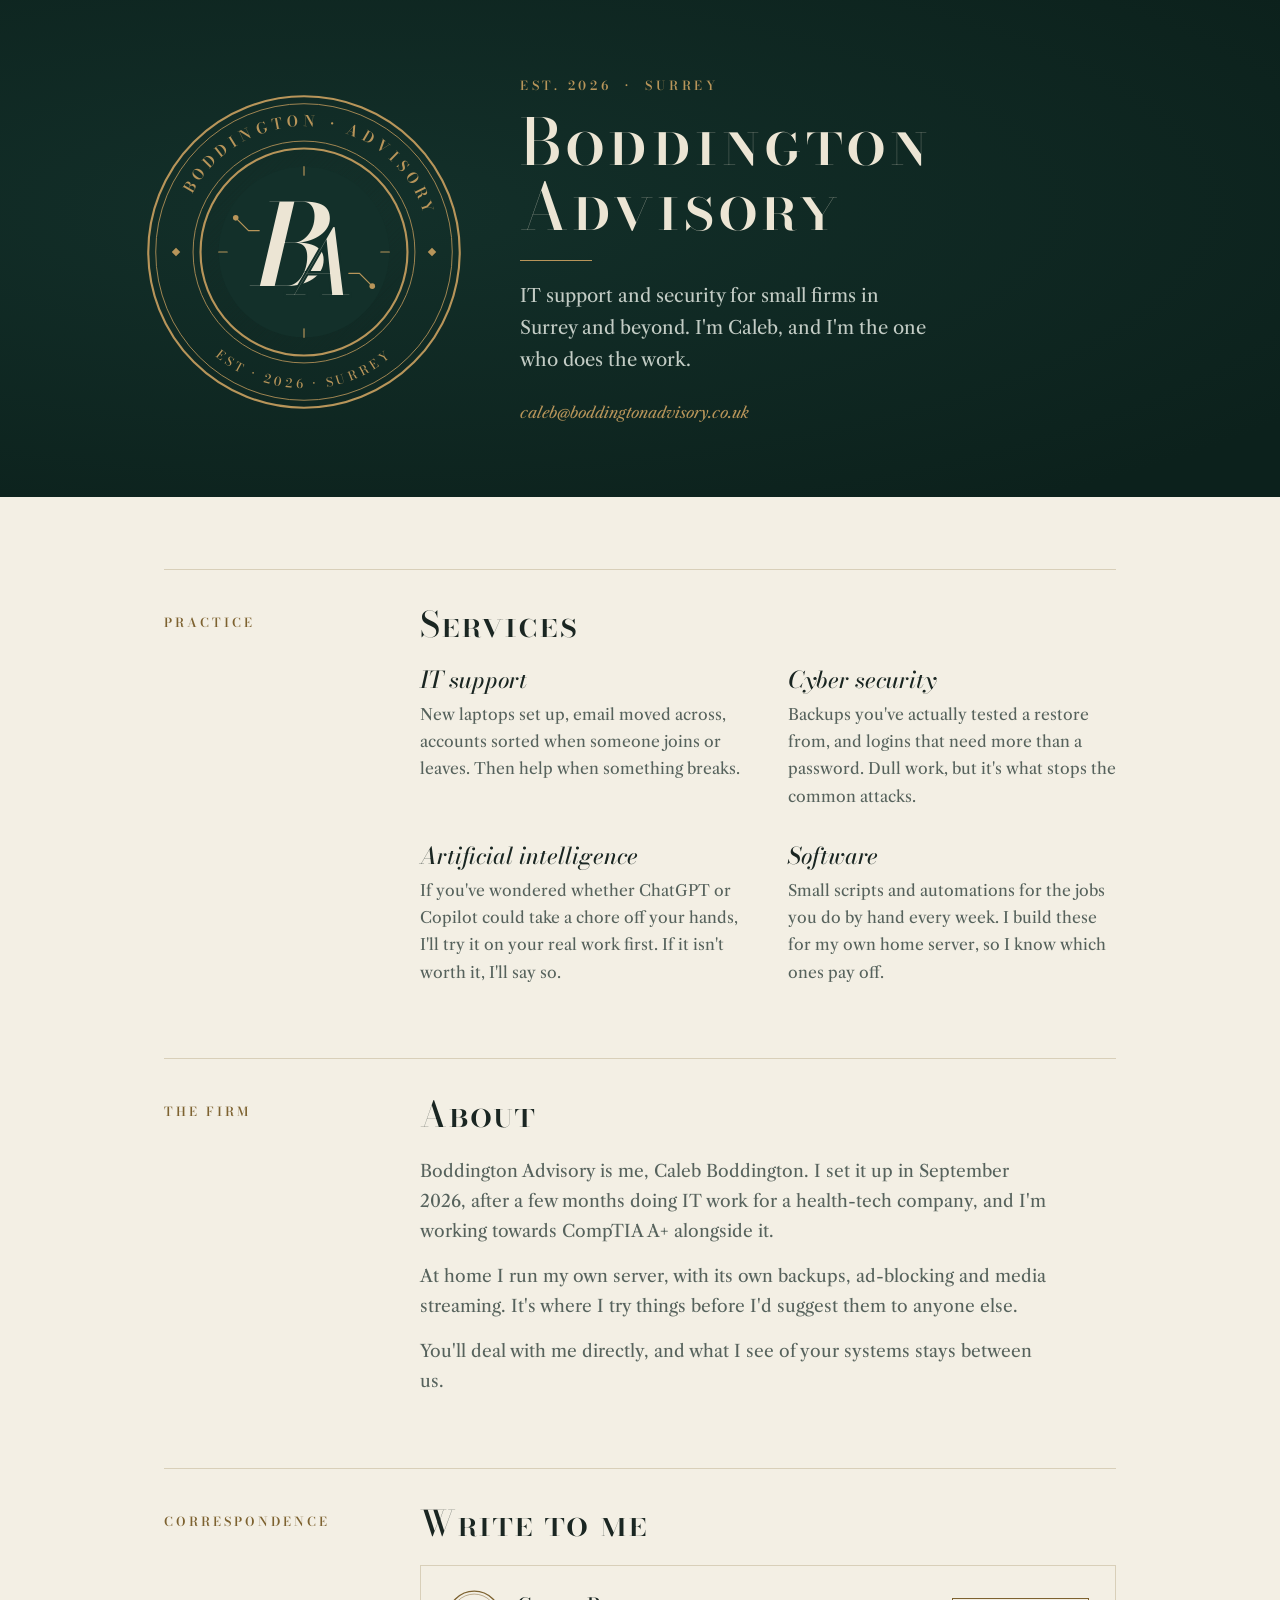
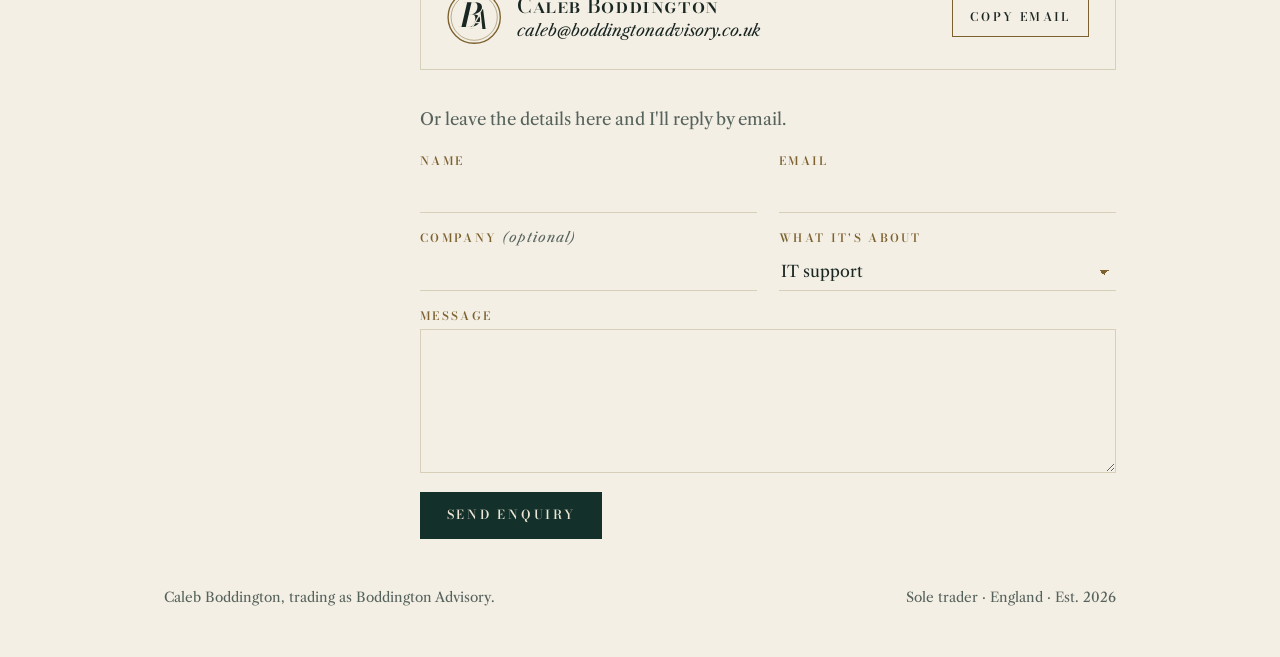
==== index.html @ ebdc823e "Add an enquiry form People can now send an enquiry from the page instead of only by email. It posts " ====
<!doctype html>
<html lang="en-GB">
<head>
<meta charset="utf-8">
<meta name="viewport" content="width=device-width, initial-scale=1">
<title>Boddington Advisory</title>
<meta name="description" content="Boddington Advisory: IT support and security for small firms in Surrey and beyond, from Caleb Boddington.">
<meta name="theme-color" content="#13302a">
<link rel="icon" href="favicon.svg" type="image/svg+xml">
<link rel="preconnect" href="https://fonts.googleapis.com">
<link rel="preconnect" href="https://fonts.gstatic.com" crossorigin>
<link rel="stylesheet" href="https://fonts.googleapis.com/css2?family=Bodoni+Moda:ital,opsz,wght@0,6..96,500;0,6..96,600;1,6..96,500;1,6..96,600&family=Libre+Caslon+Text:ital,wght@0,400;0,700;1,400&display=swap">
<style>
  /* Layout: a private firm's headed paper. Racing-green masthead carrying the signet seal,
     then a single ivory column; gold hairlines divide it the way a letterhead is ruled. */
  :root {
    --green: #13302a;
    --green-deep: #0c211c;
    --ivory: #ece5d4;
    --paper: #f3efe4;
    --ink: #1a2622;
    --muted: #56625c;
    --gold: #b8955a;
    --gold-ink: #7d6230;
    --rule: #d8cfb9;
    --field: var(--green);
    --mono-fill: var(--ivory);
    --display: "Bodoni Moda", Didot, "Bodoni 72", Georgia, serif;
    --body: "Libre Caslon Text", "Big Caslon", "Adobe Caslon Pro", Georgia, serif;
    --caps: "Bodoni Moda", Didot, "Bodoni 72", Georgia, serif;
  }
  @media (prefers-color-scheme: dark) {
    :root:not([data-theme="light"]) {
      --paper: #0f1d19; --ink: #e8e2d2; --muted: #a3ada6; --gold-ink: #c9a86c; --rule: #2a3a34;
      color-scheme: dark;
    }
  }
  :root[data-theme="dark"] {
    --paper: #0f1d19; --ink: #e8e2d2; --muted: #a3ada6; --gold-ink: #c9a86c; --rule: #2a3a34;
    color-scheme: dark;
  }
  * { box-sizing: border-box; }
  body { background: var(--paper); color: var(--ink); font: 400 1.05rem/1.75 var(--body); margin: 0; }

  /* Masthead */
  .masthead {
    background: radial-gradient(ellipse at 28% 42%, var(--green) 0%, var(--green-deep) 88%);
    color: var(--ivory); padding-inline: 20px;
  }
  .masthead-inner {
    max-width: 62rem; margin: 0 auto; padding-block: 5rem 4.5rem;
    display: grid; grid-template-columns: minmax(0, 20rem) minmax(0, 1fr); gap: 3.5rem; align-items: center;
  }
  .seal { width: 100%; max-width: 20rem; height: auto; color: var(--gold); justify-self: center; }
  .eyebrow { font: 600 0.78rem/1 var(--caps); letter-spacing: 0.3em; color: var(--gold); }
  h1 {
    font: 500 clamp(2.4rem, 6vw, 4rem)/1.02 var(--display); font-variant: small-caps;
    letter-spacing: 0.04em; margin: 1.1rem 0 1.2rem; text-wrap: balance;
  }
  .hairline { width: 4.5rem; height: 1px; background: var(--gold); margin-bottom: 1.2rem; }
  .lede { font-size: 1.15rem; color: #c3ccc5; max-width: 34ch; margin: 0 0 1.6rem; }
  .masthead .contact-line { font: 400 italic 0.95rem/1.5 var(--body); color: var(--gold); overflow-wrap: anywhere; }

  /* Engrave-in on load */
  .seal .draw { stroke-dasharray: 920; stroke-dashoffset: 920; animation: engrave 1.8s cubic-bezier(.6,.1,.2,1) forwards; }
  .seal .draw.d2 { animation-delay: .25s; }
  .seal .draw.d3 { animation-delay: .5s; }
  .seal .fade { opacity: 0; animation: fade 1.2s ease forwards .9s; }
  @keyframes engrave { to { stroke-dashoffset: 0; } }
  @keyframes fade { to { opacity: 1; } }

  /* Body */
  main { max-width: 62rem; margin: 0 auto; padding: 4.5rem 20px 3rem; display: grid; gap: 4.5rem; }
  section { display: grid; grid-template-columns: minmax(0, 13rem) minmax(0, 1fr); gap: 1.5rem 3rem; border-top: 1px solid var(--rule); padding-top: 2.2rem; }
  .kicker { font: 600 0.78rem/1.4 var(--caps); letter-spacing: 0.24em; text-transform: uppercase; color: var(--gold-ink); padding-top: 0.55rem; }
  h2 { font: 500 2.2rem/1.1 var(--display); font-variant: small-caps; letter-spacing: 0.03em; margin: 0 0 1.4rem; text-wrap: balance; }
  .services { display: grid; grid-template-columns: repeat(auto-fit, minmax(15rem, 1fr)); gap: 2rem 2.5rem; }
  .service { min-width: 0; }
  .service h3 { font: 500 italic 1.45rem/1.2 var(--display); margin: 0 0 0.4rem; }
  .service p { margin: 0; color: var(--muted); font-size: 0.98rem; }
  .prose p { margin: 0; color: var(--muted); max-width: 58ch; font-size: 1.08rem; }
  .prose p + p { margin-top: 0.9rem; }
  .card {
    display: flex; flex-wrap: wrap; align-items: center; justify-content: space-between; gap: 1rem 2rem;
    border: 1px solid var(--rule); padding: 1.5rem 1.6rem;
  }
  .card .who { display: flex; gap: 1rem; align-items: center; min-width: 0; }
  .card .who svg { width: 3.4rem; height: 3.4rem; flex: none; color: var(--gold-ink); --field: var(--paper); --mono-fill: var(--ink); }
  .card .name { font: 500 1.3rem/1.2 var(--display); font-variant: small-caps; letter-spacing: 0.03em; }
  .card .email { font: 400 italic 1rem/1.4 var(--body); user-select: all; overflow-wrap: anywhere; }
  .copy {
    font: 600 0.74rem/1 var(--caps); letter-spacing: 0.2em; text-transform: uppercase; color: var(--ink);
    background: transparent; border: 1px solid var(--gold-ink); padding: 0.8rem 1.1rem; cursor: pointer;
  }
  .copy:hover { background: var(--gold-ink); color: var(--paper); }
  .copy:focus-visible { outline: 2px solid var(--gold); outline-offset: 3px; }


  /* Enquiry form */
  .enquiry { display: grid; gap: 1.2rem; margin-top: 2.2rem; }
  .enquiry .intro { margin: 0; color: var(--muted); max-width: 52ch; }
  .fields { display: grid; grid-template-columns: repeat(2, minmax(0, 1fr)); gap: 1.1rem 1.4rem; }
  .field { display: grid; gap: 0.35rem; min-width: 0; }
  .field.wide { grid-column: 1 / -1; }
  .field label { font: 600 0.72rem/1.3 var(--caps); letter-spacing: 0.2em; text-transform: uppercase; color: var(--gold-ink); }
  .field label span { color: var(--muted); letter-spacing: 0.08em; text-transform: none; font: 400 italic 0.85rem/1 var(--body); }
  .field input, .field select, .field textarea {
    font: 400 1rem/1.5 var(--body); color: var(--ink); background: transparent;
    border: 0; border-bottom: 1px solid var(--rule); padding: 0.45rem 0.1rem; border-radius: 0; width: 100%;
  }
  .field textarea { border: 1px solid var(--rule); padding: 0.7rem 0.8rem; min-height: 9rem; resize: vertical; }
  .field select { appearance: none; background-image: linear-gradient(45deg, transparent 50%, var(--gold-ink) 50%), linear-gradient(135deg, var(--gold-ink) 50%, transparent 50%); background-position: calc(100% - 12px) 55%, calc(100% - 7px) 55%; background-size: 5px 5px; background-repeat: no-repeat; padding-right: 1.6rem; }
  .field select option { color: #1a2622; }
  .field input:focus, .field select:focus, .field textarea:focus { outline: none; border-color: var(--gold); box-shadow: 0 1px 0 var(--gold); }
  .field textarea:focus { box-shadow: 0 0 0 1px var(--gold); }
  .honey { position: absolute; left: -5000px; width: 1px; height: 1px; overflow: hidden; }
  .send-row { display: flex; flex-wrap: wrap; align-items: center; gap: 1rem 1.5rem; }
  .send {
    font: 600 0.78rem/1 var(--caps); letter-spacing: 0.22em; text-transform: uppercase;
    color: var(--ivory); background: var(--green); border: 1px solid var(--green); padding: 1rem 1.6rem; cursor: pointer;
  }
  .send:hover { background: var(--gold-ink); border-color: var(--gold-ink); }
  .send:disabled { opacity: 0.6; cursor: wait; }
  .send:focus-visible { outline: 2px solid var(--gold); outline-offset: 3px; }
  .status { margin: 0; font: 400 italic 1rem/1.5 var(--body); color: var(--muted); }
  .status.ok { color: var(--gold-ink); }
  .status.err { color: #a33a3a; }
  @media (max-width: 560px) { .fields { grid-template-columns: 1fr; } }

  footer {
    max-width: 62rem; margin: 0 auto; padding: 0 20px 3rem; color: var(--muted);
    font: 400 0.85rem/1.6 var(--body);
    display: flex; flex-wrap: wrap; justify-content: space-between; gap: 0.5rem 2rem;
  }

  @media (max-width: 760px) {
    .masthead-inner { grid-template-columns: 1fr; gap: 2.2rem; padding-block: 3.5rem 3.2rem; }
    .seal { max-width: 13rem; justify-self: start; }
    section { grid-template-columns: 1fr; gap: 0.6rem; }
  }
  @media (prefers-reduced-motion: reduce) {
    .seal .draw { animation: none; stroke-dashoffset: 0; }
    .seal .fade { animation: none; opacity: 1; }
  }
</style>
</head>
<body>

<svg width="0" height="0" style="position:absolute" aria-hidden="true">
  <defs>
    <pattern id="hatch" width="3.2" height="3.2" patternUnits="userSpaceOnUse" patternTransform="rotate(45)">
      <line x1="0" y1="0" x2="0" y2="3.2" stroke="currentColor" stroke-width="0.55" opacity="0.5"/>
    </pattern>
    <path id="band" d="M150 150 m-118 0 a118 118 0 1 1 236 0 a118 118 0 1 1 -236 0"/>
    <path id="bandLow" d="M150 150 m-128 0 a128 128 0 0 0 256 0"/>
    <symbol id="cipher" viewBox="0 0 200 200">
      <text x="86" y="140" text-anchor="middle" font-family="Bodoni Moda, Didot, serif" font-style="italic" font-weight="600" font-size="132" style="fill:var(--mono-fill)">B</text>
      <text x="122" y="150" text-anchor="middle" font-family="Bodoni Moda, Didot, serif" font-style="italic" font-weight="500" font-size="104" style="fill:var(--mono-fill);stroke:var(--field);stroke-width:5px;paint-order:stroke">A</text>
    </symbol>
    <symbol id="mark" viewBox="0 0 200 200">
      <circle cx="100" cy="100" r="96" style="fill:var(--field)"/>
      <circle cx="100" cy="100" r="96" fill="none" stroke="currentColor" stroke-width="5"/>
      <circle cx="100" cy="100" r="85" fill="none" stroke="currentColor" stroke-width="1.8"/>
      <use href="#cipher" x="8" y="6" width="184" height="184"/>
    </symbol>
  </defs>
</svg>

<header class="masthead">
  <div class="masthead-inner">
    <svg class="seal" viewBox="0 0 300 300" role="img" aria-label="The Boddington Advisory seal: a BA monogram inside an engraved ring">
      <circle class="draw" cx="150" cy="150" r="146" fill="none" stroke="currentColor" stroke-width="2"/>
      <circle class="draw d2" cx="150" cy="150" r="139" fill="none" stroke="currentColor" stroke-width="0.8"/>
      <g class="fade">
        <text font-family="Bodoni Moda, Didot, serif" font-weight="600" font-size="14" letter-spacing="4.6" fill="currentColor">
          <textPath href="#band" startOffset="26.6%" text-anchor="middle">BODDINGTON · ADVISORY</textPath>
        </text>
        <text font-family="Bodoni Moda, Didot, serif" font-weight="500" font-size="11.5" letter-spacing="3.6" fill="currentColor">
          <textPath href="#bandLow" startOffset="50%" text-anchor="middle">EST · 2026 · SURREY</textPath>
        </text>
        <g fill="currentColor"><path d="M26 150l4-4 4 4-4 4z"/><path d="M266 150l4-4 4 4-4 4z"/></g>
        <circle cx="150" cy="150" r="95" fill="url(#hatch)"/>
        <circle cx="150" cy="150" r="80" style="fill:var(--field)"/>
        <g fill="none" stroke="currentColor" stroke-width="1.1" stroke-linecap="round">
          <path d="M70 150h8"/><path d="M230 150h-8"/><path d="M150 70v8"/><path d="M150 230v-8"/>
          <path d="M86 118l12 12h10"/><path d="M214 182l-12-12h-10"/>
        </g>
        <g fill="currentColor"><circle cx="86" cy="118" r="2.6"/><circle cx="214" cy="182" r="2.6"/></g>
        <use href="#cipher" x="70" y="70" width="160" height="160"/>
      </g>
      <circle class="draw d3" cx="150" cy="150" r="104" fill="none" stroke="currentColor" stroke-width="0.8"/>
      <circle class="draw d3" cx="150" cy="150" r="97" fill="none" stroke="currentColor" stroke-width="2"/>
    </svg>
    <div>
      <div class="eyebrow">EST. 2026 &nbsp;·&nbsp; SURREY</div>
      <h1>Boddington Advisory</h1>
      <div class="hairline"></div>
      <p class="lede">IT support and security for small firms in Surrey and beyond. I'm Caleb, and I'm the one who does the work.</p>
      <div class="contact-line">caleb@boddingtonadvisory.co.uk</div>
    </div>
  </div>
</header>

<main>
  <section aria-labelledby="services">
    <div class="kicker">Practice</div>
    <div>
      <h2 id="services">Services</h2>
      <div class="services">
        <div class="service">
          <h3>IT support</h3>
          <p>New laptops set up, email moved across, accounts sorted when someone joins or leaves. Then help when something breaks.</p>
        </div>
        <div class="service">
          <h3>Cyber security</h3>
          <p>Backups you've actually tested a restore from, and logins that need more than a password. Dull work, but it's what stops the common attacks.</p>
        </div>
        <div class="service">
          <h3>Artificial intelligence</h3>
          <p>If you've wondered whether ChatGPT or Copilot could take a chore off your hands, I'll try it on your real work first. If it isn't worth it, I'll say so.</p>
        </div>
        <div class="service">
          <h3>Software</h3>
          <p>Small scripts and automations for the jobs you do by hand every week. I build these for my own home server, so I know which ones pay off.</p>
        </div>
      </div>
    </div>
  </section>

  <section aria-labelledby="about">
    <div class="kicker">The firm</div>
    <div class="prose">
      <h2 id="about">About</h2>
      <p>Boddington Advisory is me, Caleb Boddington. I set it up in September 2026, after a few months doing IT work for a health-tech company, and I'm working towards CompTIA A+ alongside it.</p>
      <p>At home I run my own server, with its own backups, ad-blocking and media streaming. It's where I try things before I'd suggest them to anyone else.</p>
      <p>You'll deal with me directly, and what I see of your systems stays between us.</p>
    </div>
  </section>

  <section aria-labelledby="contact">
    <div class="kicker">Correspondence</div>
    <div>
      <h2 id="contact">Write to me</h2>
      <div class="card">
        <div class="who">
          <svg viewBox="0 0 200 200" aria-hidden="true"><use href="#mark"/></svg>
          <div>
            <div class="name">Caleb Boddington</div>
            <div class="email" id="email">caleb@boddingtonadvisory.co.uk</div>
          </div>
        </div>
        <button class="copy" id="copy" type="button">Copy email</button>
      </div>

      <form class="enquiry" id="enquiry" novalidate>
        <p class="intro">Or leave the details here and I'll reply by email.</p>
        <div class="fields">
          <div class="field">
            <label for="f-name">Name</label>
            <input id="f-name" name="name" type="text" autocomplete="name" required>
          </div>
          <div class="field">
            <label for="f-email">Email</label>
            <input id="f-email" name="email" type="email" autocomplete="email" required>
          </div>
          <div class="field">
            <label for="f-company">Company <span>(optional)</span></label>
            <input id="f-company" name="company" type="text" autocomplete="organization">
          </div>
          <div class="field">
            <label for="f-topic">What it's about</label>
            <select id="f-topic" name="topic">
              <option>IT support</option>
              <option>Cyber security</option>
              <option>Artificial intelligence</option>
              <option>Software</option>
              <option>Something else</option>
            </select>
          </div>
          <div class="field wide">
            <label for="f-message">Message</label>
            <textarea id="f-message" name="message" required></textarea>
          </div>
        </div>
        <div class="honey" aria-hidden="true"><label for="f-honey">Leave blank</label><input id="f-honey" name="_honey" type="text" tabindex="-1" autocomplete="off"></div>
        <div class="send-row">
          <button class="send" id="send" type="submit">Send enquiry</button>
          <p class="status" id="status" role="status" aria-live="polite"></p>
        </div>
      </form>
    </div>
  </section>
</main>

<footer>
  <span>Caleb Boddington, trading as Boddington Advisory.</span>
  <span>Sole trader · England · Est. 2026</span>
</footer>

<script>
  (function () {
    var btn = document.getElementById('copy'), email = document.getElementById('email');
    btn.addEventListener('click', function () {
      var reset = function () { setTimeout(function () { btn.textContent = 'Copy email'; }, 1800); };
      var fallback = function () {
        var r = document.createRange(); r.selectNodeContents(email);
        var s = window.getSelection(); s.removeAllRanges(); s.addRange(r);
        btn.textContent = 'Selected'; reset();
      };
      try {
        navigator.clipboard.writeText(email.textContent.trim()).then(function () { btn.textContent = 'Copied'; reset(); }, fallback);
      } catch (e) { fallback(); }
    });
  })();

  (function () {
    var form = document.getElementById('enquiry'), btn = document.getElementById('send'), status = document.getElementById('status');
    function say(text, cls) { status.textContent = text; status.className = 'status' + (cls ? ' ' + cls : ''); }
    form.addEventListener('submit', function (e) {
      e.preventDefault();
      var name = form.name.value.trim(), email = form.email.value.trim(), message = form.message.value.trim();
      if (!name || !email || !message) { say("Please add your name, email and a message.", 'err'); return; }
      if (!/^[^@\s]+@[^@\s]+\.[^@\s]+$/.test(email)) { say("That email address doesn't look right. Check it and try again.", 'err'); return; }
      if (form._honey.value) { say("Sent. I'll reply by email.", 'ok'); form.reset(); return; }
      btn.disabled = true; say('Sending...');
      fetch('https://formsubmit.co/ajax/caleb@boddingtonadvisory.co.uk', {
        method: 'POST',
        headers: { 'Content-Type': 'application/json', 'Accept': 'application/json' },
        body: JSON.stringify({
          name: name, email: email, company: form.company.value.trim(), topic: form.topic.value, message: message,
          _subject: 'Website enquiry: ' + form.topic.value + ' from ' + name, _replyto: email, _template: 'table', _captcha: 'false'
        })
      }).then(function (r) { return r.json().then(function (d) { return { ok: r.ok, d: d }; }); })
        .then(function (res) {
          if (res.ok && String(res.d.success) === 'true') { say("Sent. I'll reply by email.", 'ok'); form.reset(); }
          else { throw new Error(); }
        })
        .catch(function () { say("That didn't send. Please email caleb@boddingtonadvisory.co.uk instead.", 'err'); })
        .then(function () { btn.disabled = false; });
    });
  })();
</script>
</body>
</html>
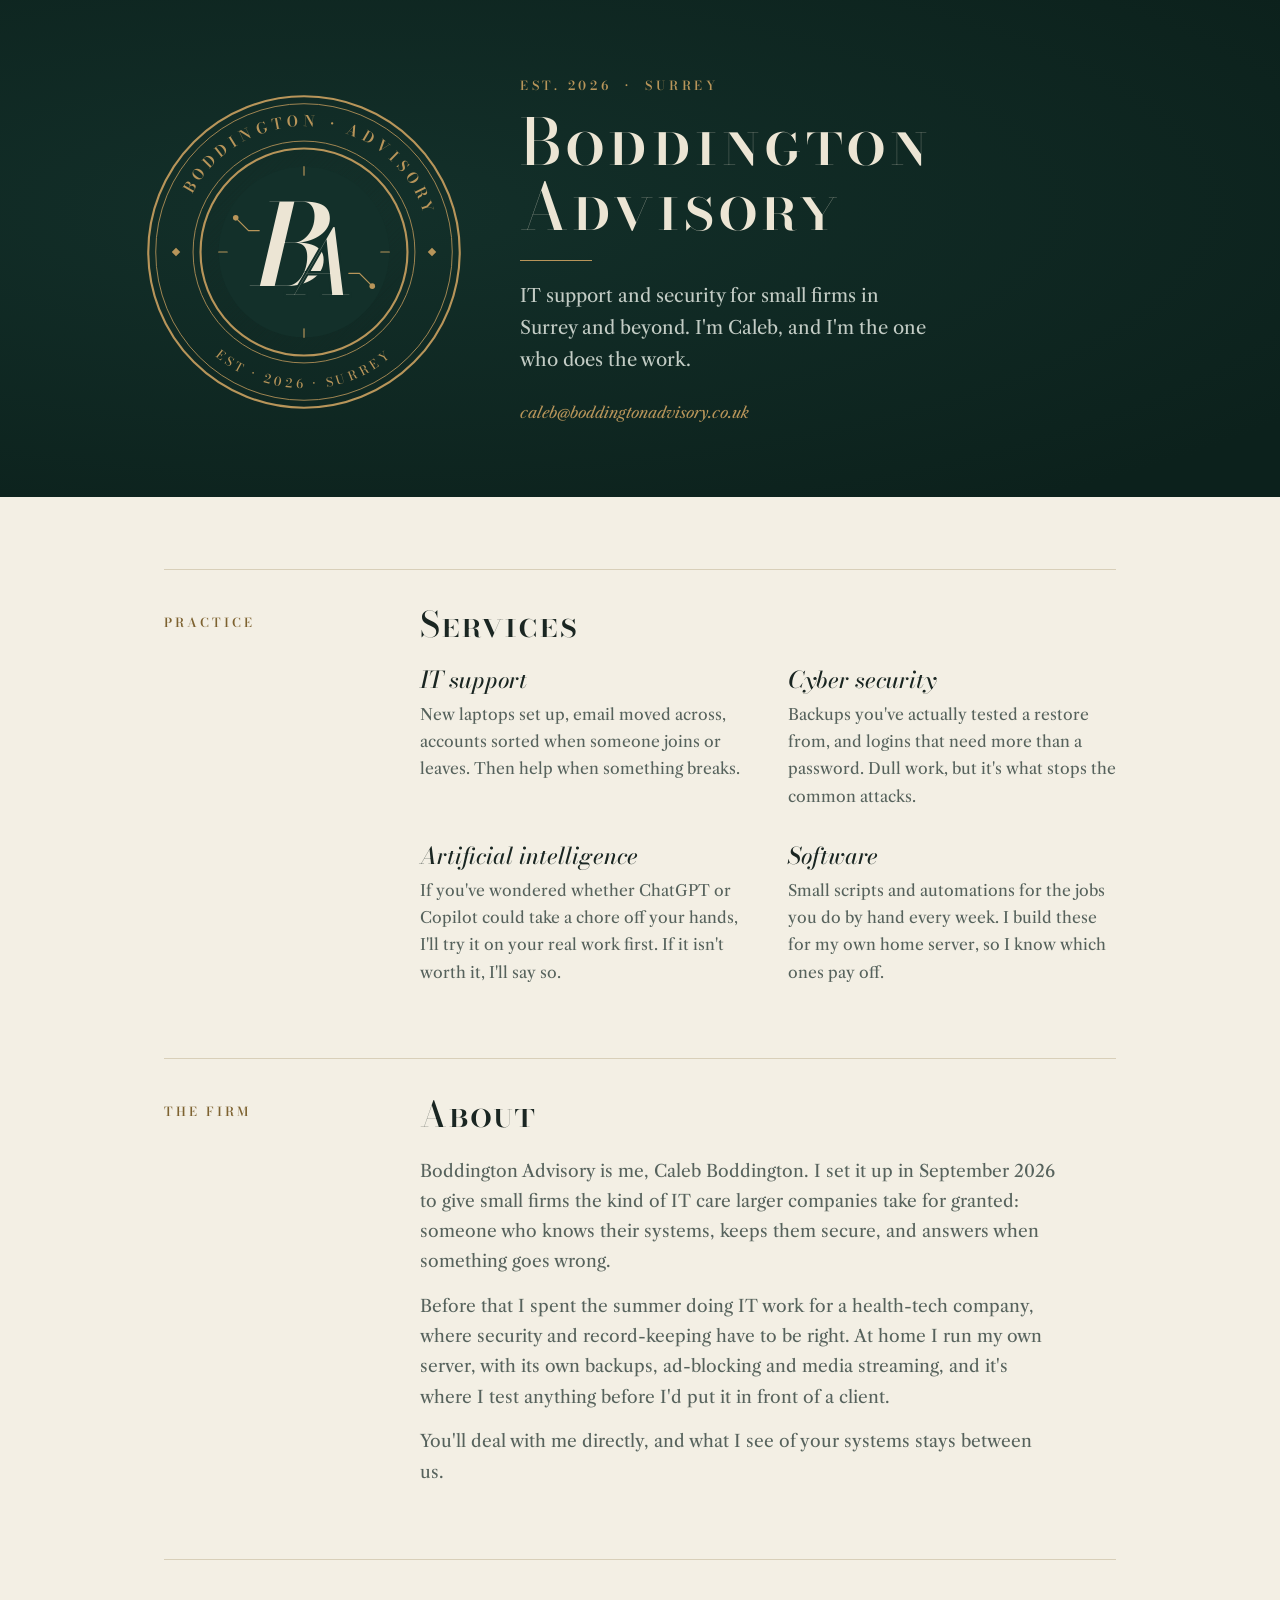
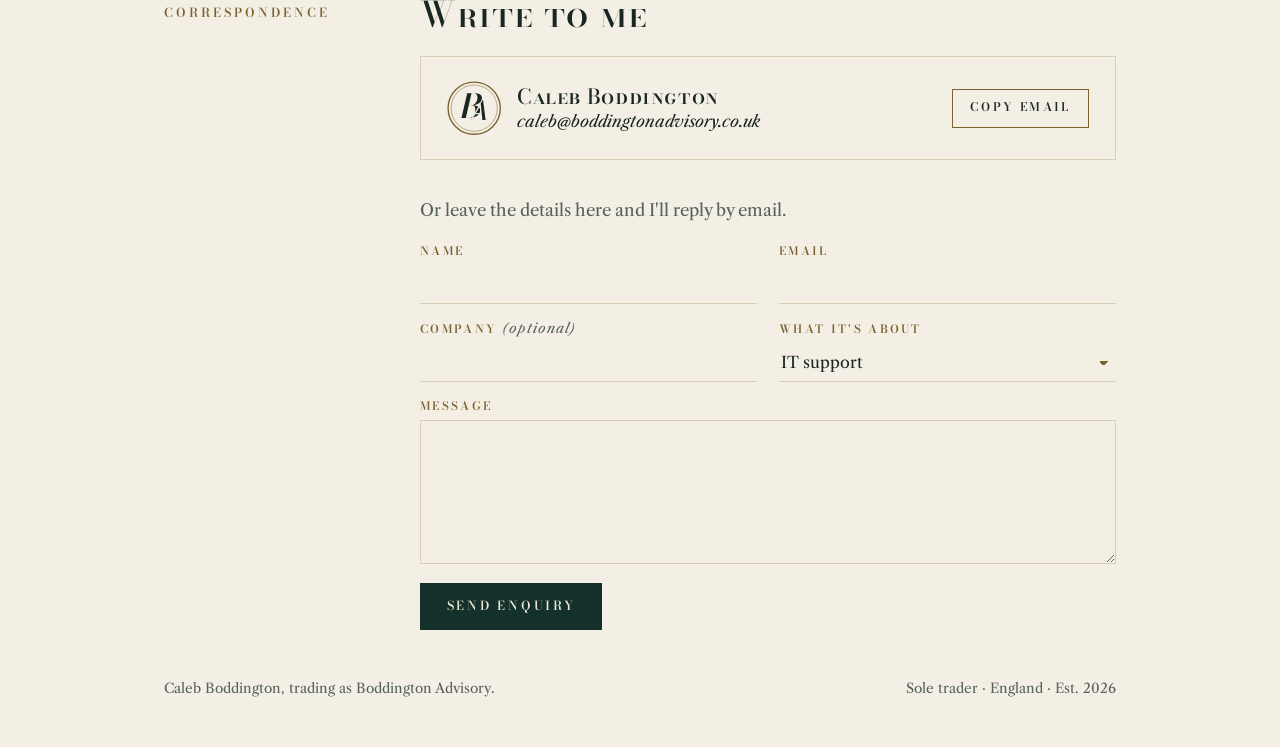
==== commit 84cb8112: "About: drop the in-progress certification line The section is meant to show what the firm does and w" ====
--- a/index.html
+++ b/index.html
@@ -231,8 +231,8 @@
     <div class="kicker">The firm</div>
     <div class="prose">
       <h2 id="about">About</h2>
-      <p>Boddington Advisory is me, Caleb Boddington. I set it up in September 2026, after a few months doing IT work for a health-tech company, and I'm working towards CompTIA A+ alongside it.</p>
-      <p>At home I run my own server, with its own backups, ad-blocking and media streaming. It's where I try things before I'd suggest them to anyone else.</p>
+      <p>Boddington Advisory is me, Caleb Boddington. I set it up in September 2026 to give small firms the kind of IT care larger companies take for granted: someone who knows their systems, keeps them secure, and answers when something goes wrong.</p>
+      <p>Before that I spent the summer doing IT work for a health-tech company, where security and record-keeping have to be right. At home I run my own server, with its own backups, ad-blocking and media streaming, and it's where I test anything before I'd put it in front of a client.</p>
       <p>You'll deal with me directly, and what I see of your systems stays between us.</p>
     </div>
   </section>
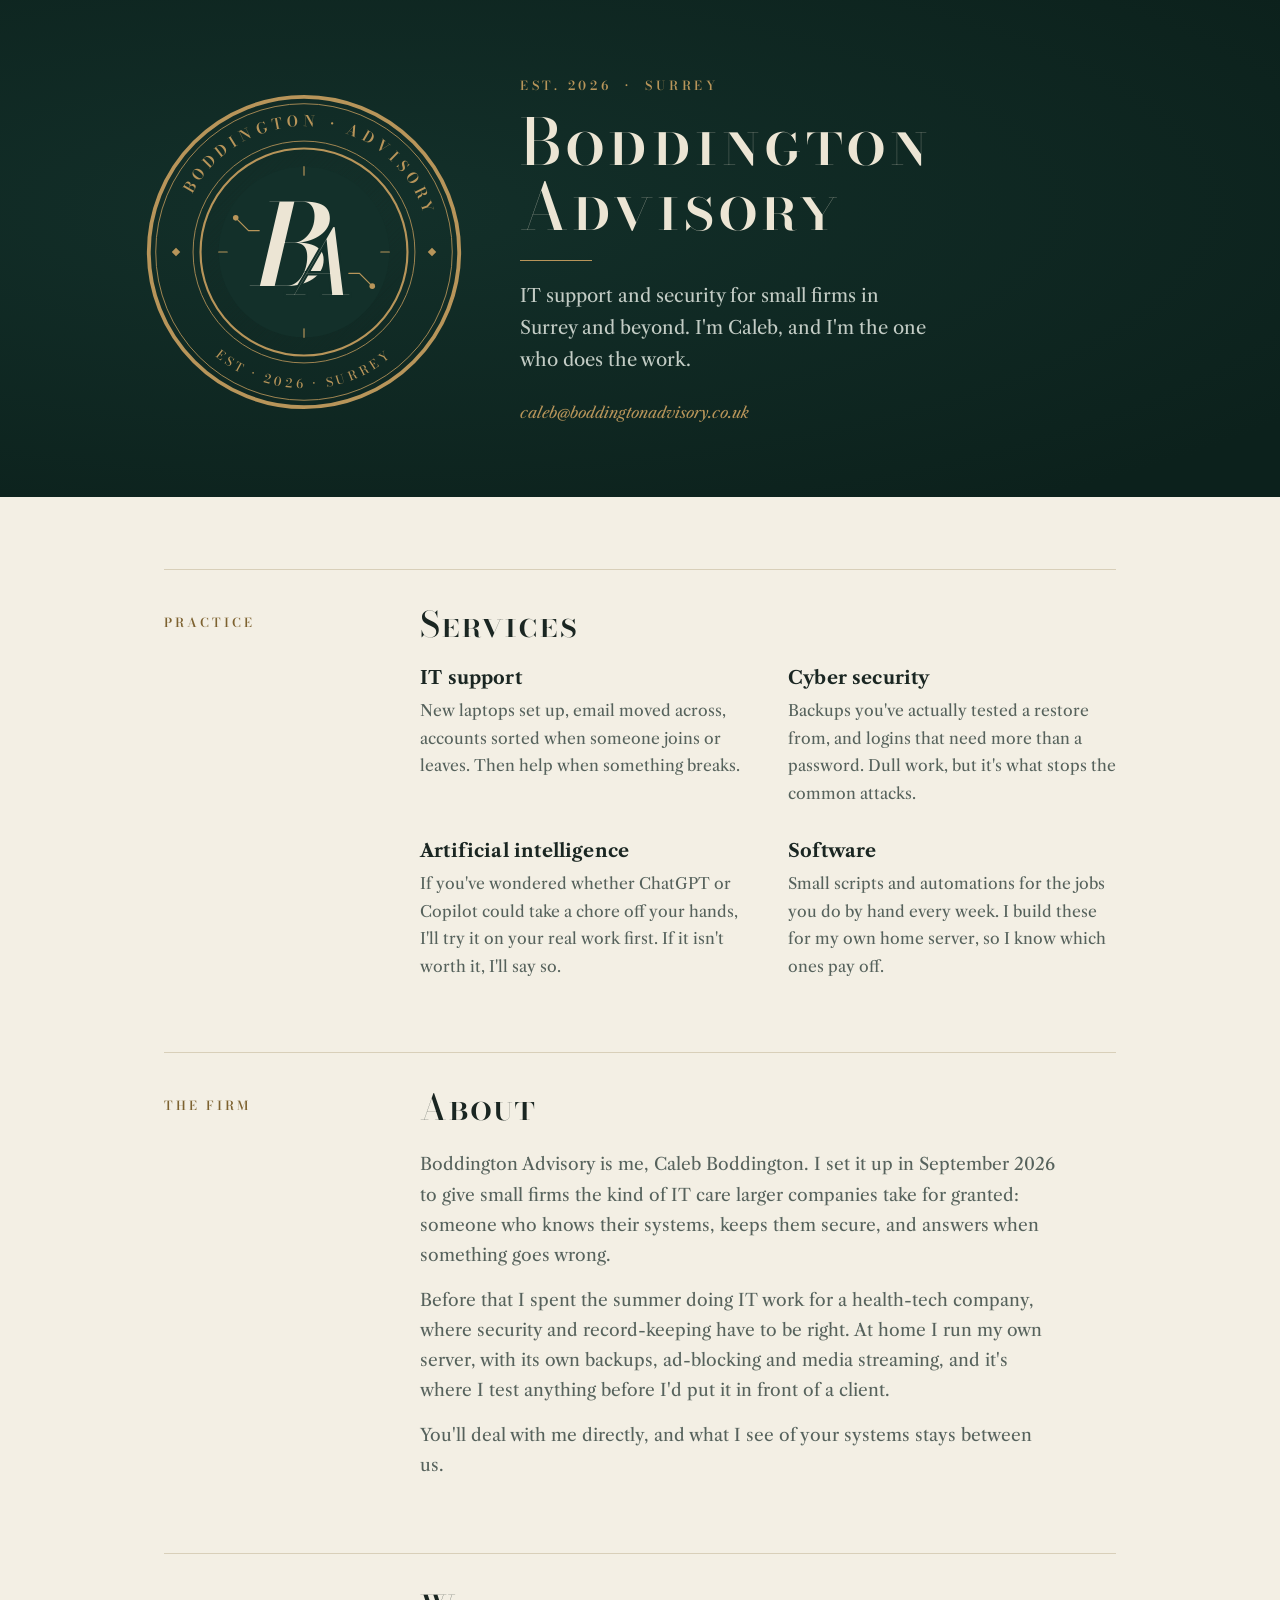
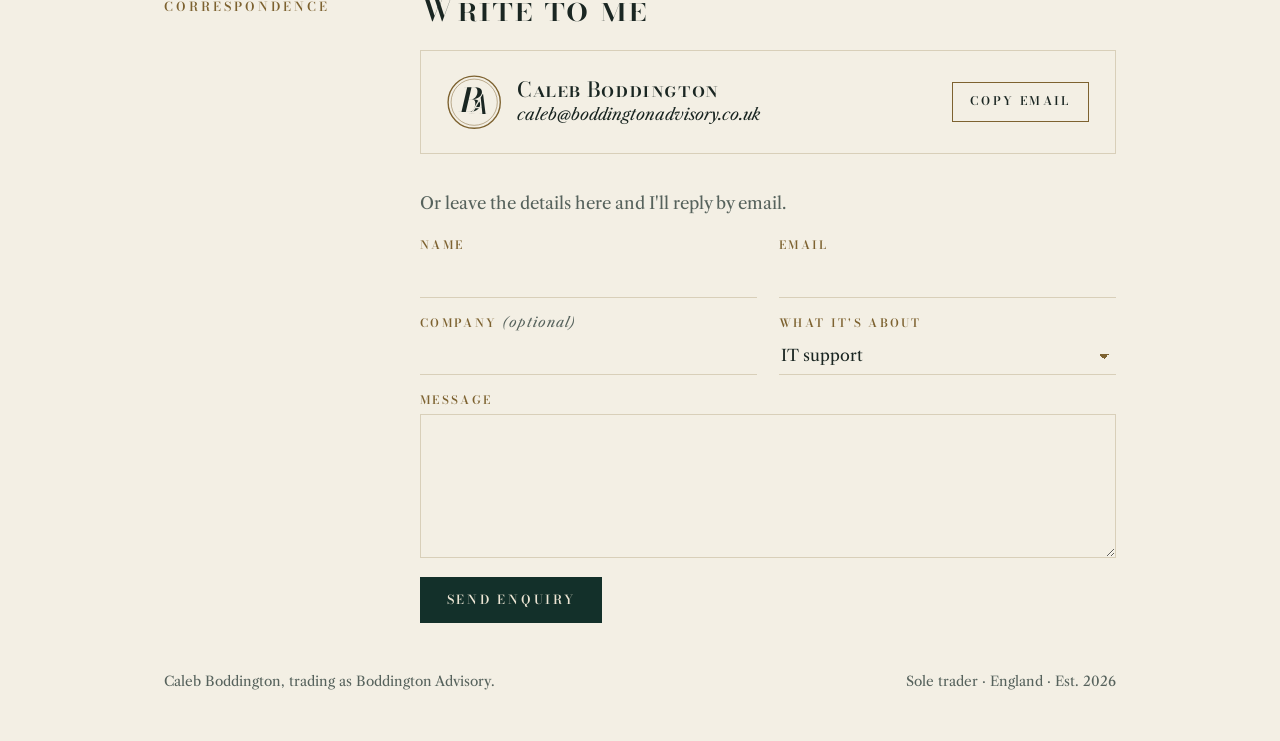
==== commit 3121074c: "Thicker outer ring on the seal, plainer service headings The Bodoni italic headings were hard to rea" ====
--- a/index.html
+++ b/index.html
@@ -76,7 +76,7 @@
   h2 { font: 500 2.2rem/1.1 var(--display); font-variant: small-caps; letter-spacing: 0.03em; margin: 0 0 1.4rem; text-wrap: balance; }
   .services { display: grid; grid-template-columns: repeat(auto-fit, minmax(15rem, 1fr)); gap: 2rem 2.5rem; }
   .service { min-width: 0; }
-  .service h3 { font: 500 italic 1.45rem/1.2 var(--display); margin: 0 0 0.4rem; }
+  .service h3 { font: 700 1.15rem/1.3 var(--body); letter-spacing: 0.01em; margin: 0 0 0.45rem; }
   .service p { margin: 0; color: var(--muted); font-size: 0.98rem; }
   .prose p { margin: 0; color: var(--muted); max-width: 58ch; font-size: 1.08rem; }
   .prose p + p { margin-top: 0.9rem; }
@@ -169,7 +169,7 @@
 <header class="masthead">
   <div class="masthead-inner">
     <svg class="seal" viewBox="0 0 300 300" role="img" aria-label="The Boddington Advisory seal: a BA monogram inside an engraved ring">
-      <circle class="draw" cx="150" cy="150" r="146" fill="none" stroke="currentColor" stroke-width="2"/>
+      <circle class="draw" cx="150" cy="150" r="145.5" fill="none" stroke="currentColor" stroke-width="3.6"/>
       <circle class="draw d2" cx="150" cy="150" r="139" fill="none" stroke="currentColor" stroke-width="0.8"/>
       <g class="fade">
         <text font-family="Bodoni Moda, Didot, serif" font-weight="600" font-size="14" letter-spacing="4.6" fill="currentColor">
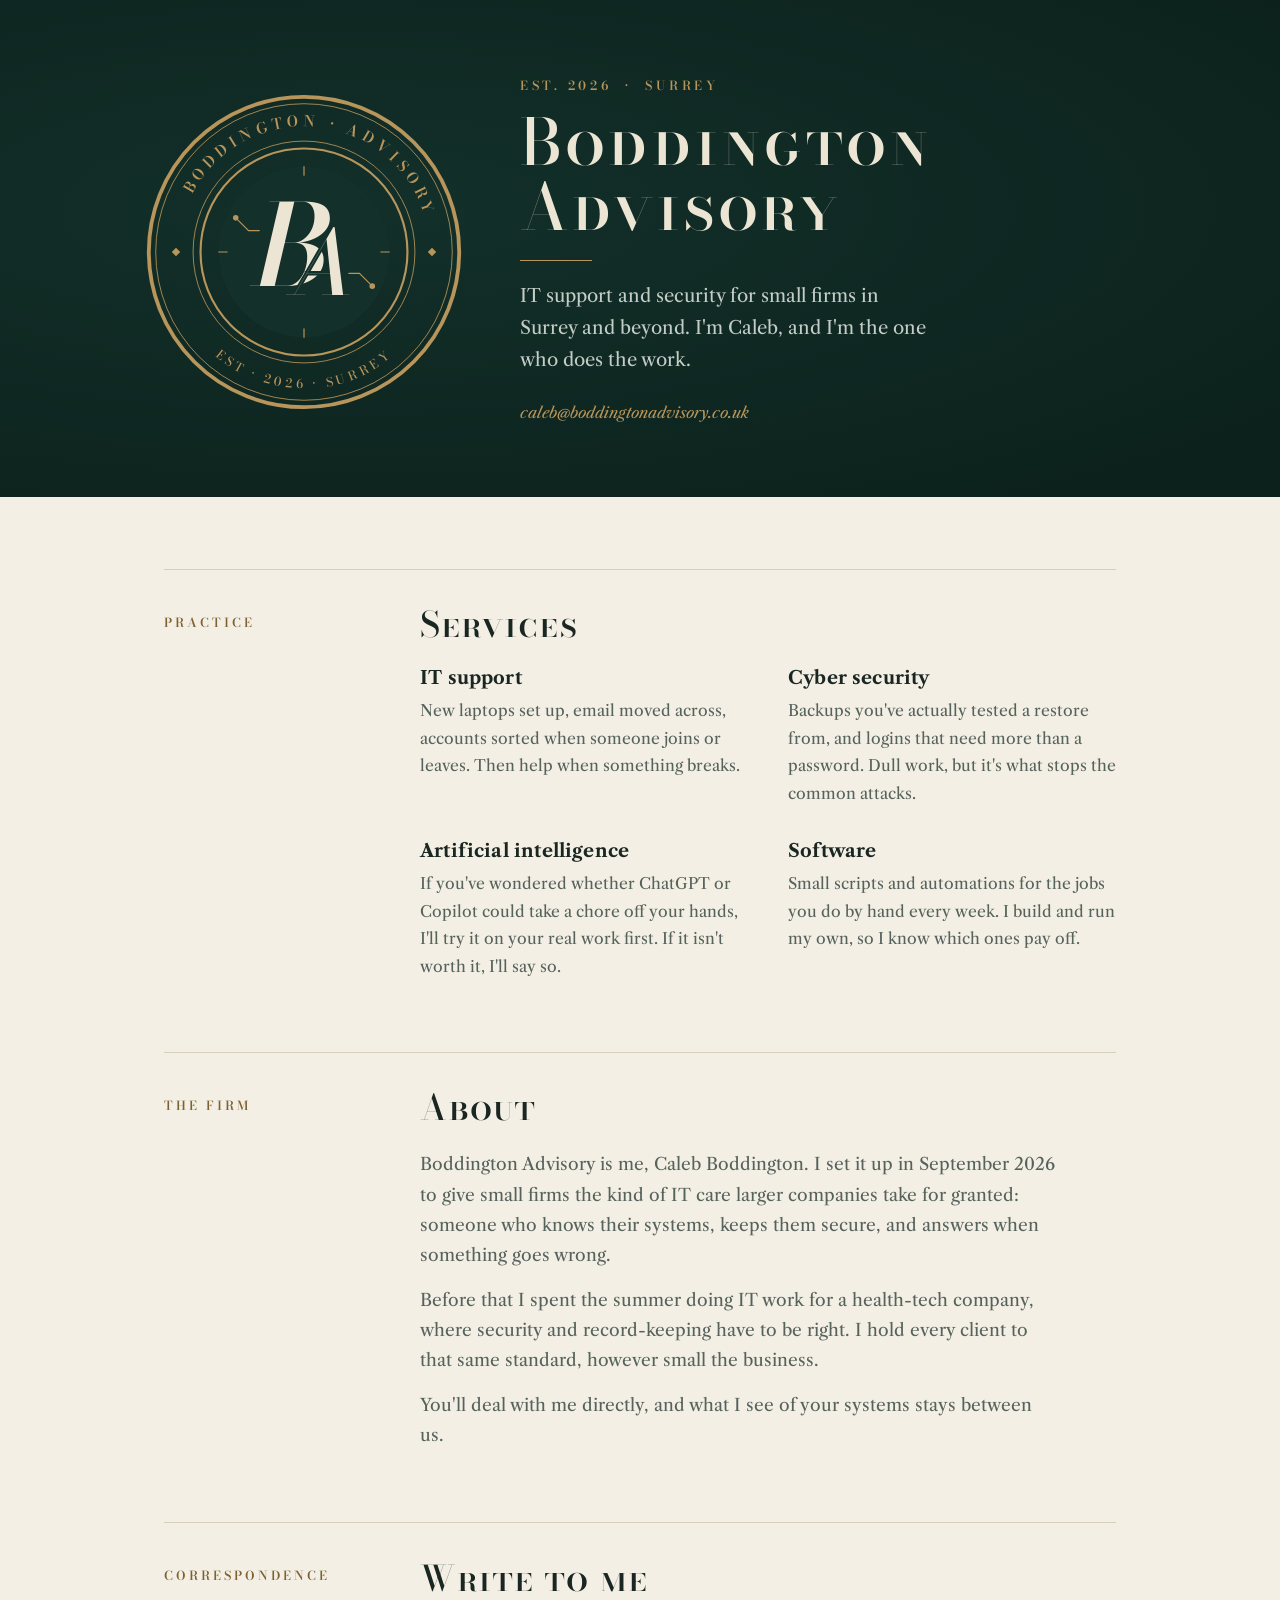
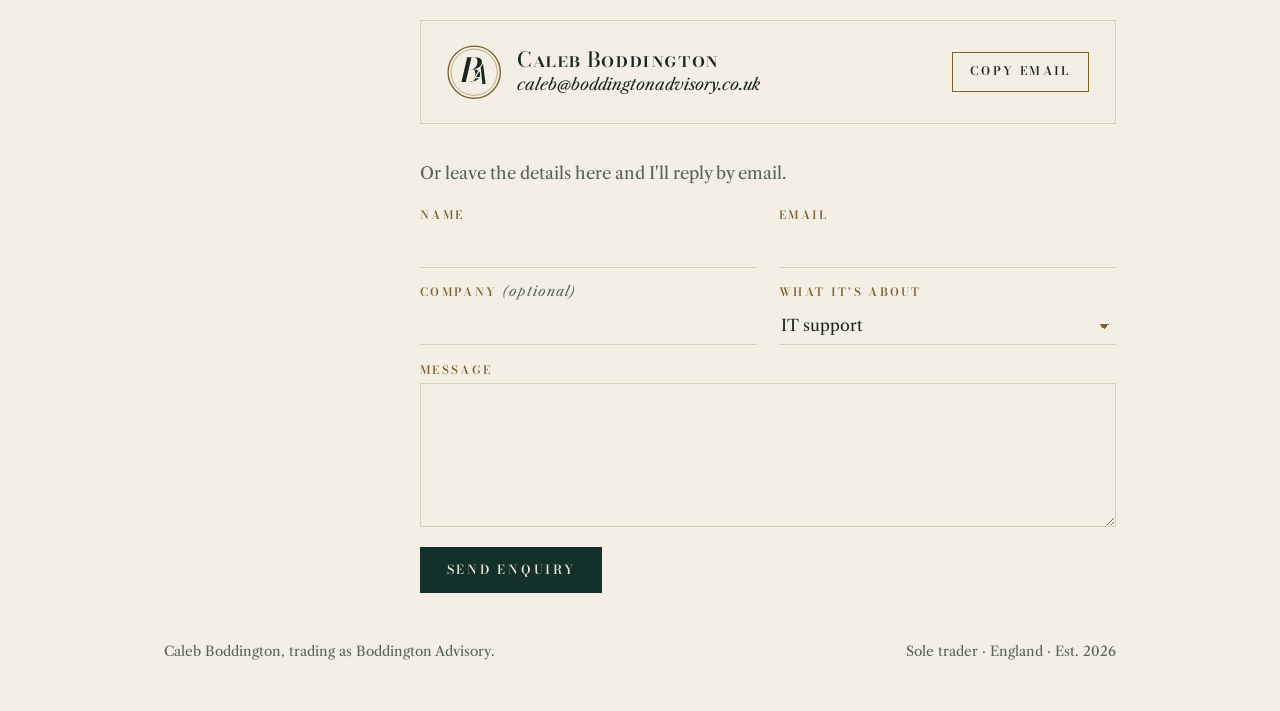
==== commit c712f0fd: "About: replace the home-server line with the standard the firm works to" ====
--- a/index.html
+++ b/index.html
@@ -221,7 +221,7 @@
         </div>
         <div class="service">
           <h3>Software</h3>
-          <p>Small scripts and automations for the jobs you do by hand every week. I build these for my own home server, so I know which ones pay off.</p>
+          <p>Small scripts and automations for the jobs you do by hand every week. I build and run my own, so I know which ones pay off.</p>
         </div>
       </div>
     </div>
@@ -232,7 +232,7 @@
     <div class="prose">
       <h2 id="about">About</h2>
       <p>Boddington Advisory is me, Caleb Boddington. I set it up in September 2026 to give small firms the kind of IT care larger companies take for granted: someone who knows their systems, keeps them secure, and answers when something goes wrong.</p>
-      <p>Before that I spent the summer doing IT work for a health-tech company, where security and record-keeping have to be right. At home I run my own server, with its own backups, ad-blocking and media streaming, and it's where I test anything before I'd put it in front of a client.</p>
+      <p>Before that I spent the summer doing IT work for a health-tech company, where security and record-keeping have to be right. I hold every client to that same standard, however small the business.</p>
       <p>You'll deal with me directly, and what I see of your systems stays between us.</p>
     </div>
   </section>
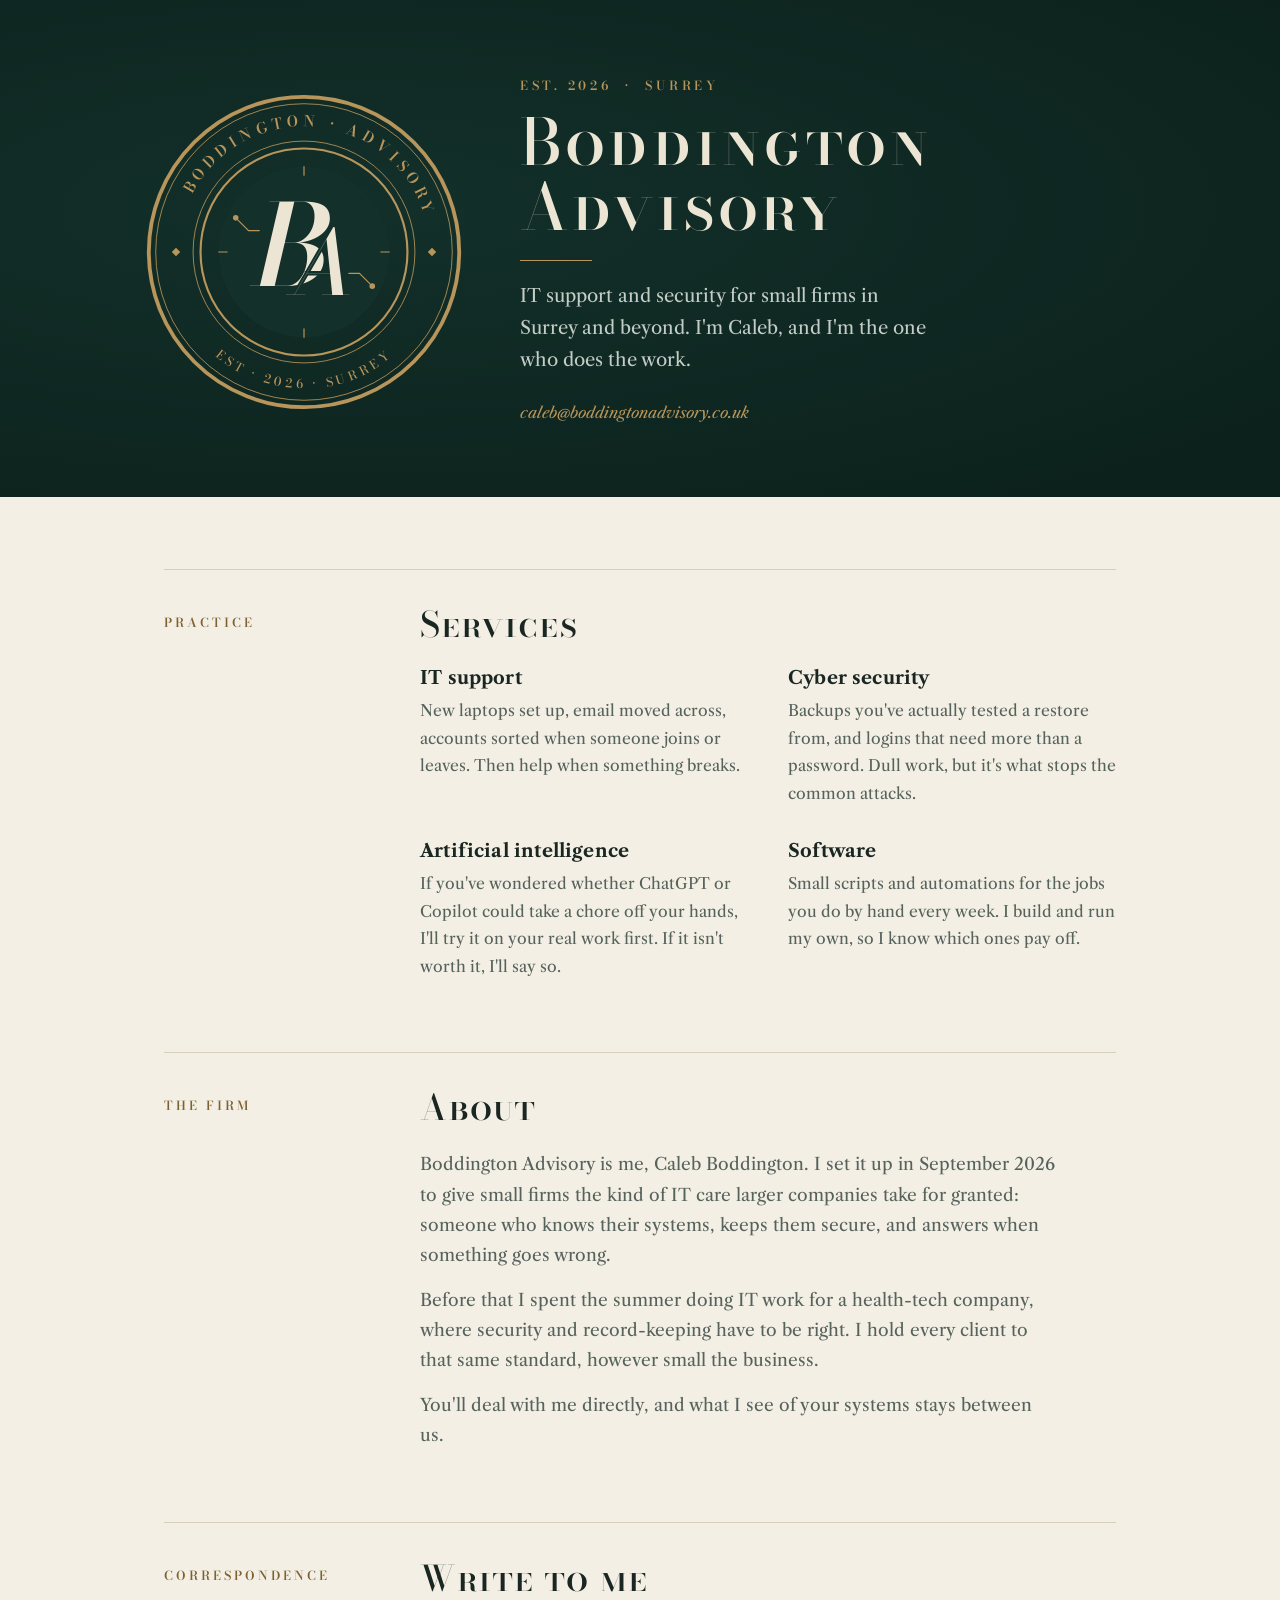
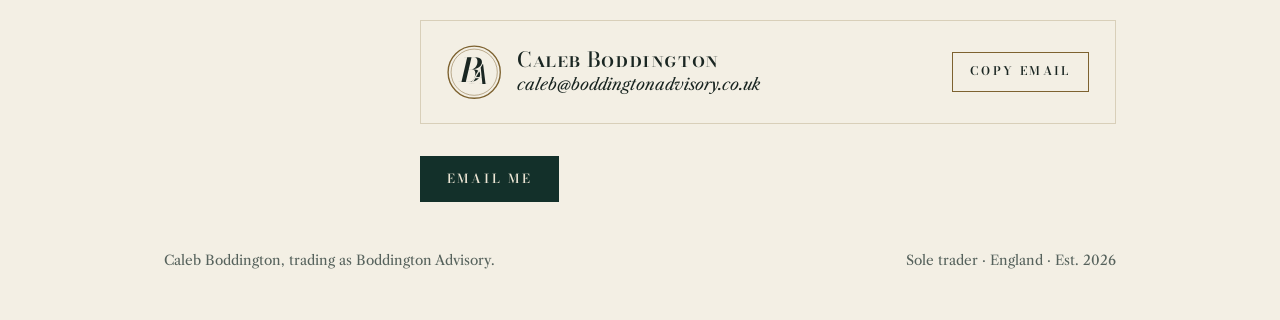
==== commit 45c8d49e: "Replace the enquiry form with an email button, because FormSubmit is returning server errors" ====
--- a/index.html
+++ b/index.html
@@ -96,36 +96,14 @@
   .copy:focus-visible { outline: 2px solid var(--gold); outline-offset: 3px; }
 
 
-  /* Enquiry form */
-  .enquiry { display: grid; gap: 1.2rem; margin-top: 2.2rem; }
-  .enquiry .intro { margin: 0; color: var(--muted); max-width: 52ch; }
-  .fields { display: grid; grid-template-columns: repeat(2, minmax(0, 1fr)); gap: 1.1rem 1.4rem; }
-  .field { display: grid; gap: 0.35rem; min-width: 0; }
-  .field.wide { grid-column: 1 / -1; }
-  .field label { font: 600 0.72rem/1.3 var(--caps); letter-spacing: 0.2em; text-transform: uppercase; color: var(--gold-ink); }
-  .field label span { color: var(--muted); letter-spacing: 0.08em; text-transform: none; font: 400 italic 0.85rem/1 var(--body); }
-  .field input, .field select, .field textarea {
-    font: 400 1rem/1.5 var(--body); color: var(--ink); background: transparent;
-    border: 0; border-bottom: 1px solid var(--rule); padding: 0.45rem 0.1rem; border-radius: 0; width: 100%;
-  }
-  .field textarea { border: 1px solid var(--rule); padding: 0.7rem 0.8rem; min-height: 9rem; resize: vertical; }
-  .field select { appearance: none; background-image: linear-gradient(45deg, transparent 50%, var(--gold-ink) 50%), linear-gradient(135deg, var(--gold-ink) 50%, transparent 50%); background-position: calc(100% - 12px) 55%, calc(100% - 7px) 55%; background-size: 5px 5px; background-repeat: no-repeat; padding-right: 1.6rem; }
-  .field select option { color: #1a2622; }
-  .field input:focus, .field select:focus, .field textarea:focus { outline: none; border-color: var(--gold); box-shadow: 0 1px 0 var(--gold); }
-  .field textarea:focus { box-shadow: 0 0 0 1px var(--gold); }
-  .honey { position: absolute; left: -5000px; width: 1px; height: 1px; overflow: hidden; }
-  .send-row { display: flex; flex-wrap: wrap; align-items: center; gap: 1rem 1.5rem; }
+  /* Email button */
+  .send-row { margin: 2rem 0 0; display: flex; flex-wrap: wrap; align-items: center; gap: 1rem 1.5rem; }
   .send {
     font: 600 0.78rem/1 var(--caps); letter-spacing: 0.22em; text-transform: uppercase;
-    color: var(--ivory); background: var(--green); border: 1px solid var(--green); padding: 1rem 1.6rem; cursor: pointer;
+    color: var(--ivory); background: var(--green); border: 1px solid var(--green); padding: 1rem 1.6rem; cursor: pointer; display: inline-block; text-decoration: none;
   }
   .send:hover { background: var(--gold-ink); border-color: var(--gold-ink); }
-  .send:disabled { opacity: 0.6; cursor: wait; }
   .send:focus-visible { outline: 2px solid var(--gold); outline-offset: 3px; }
-  .status { margin: 0; font: 400 italic 1rem/1.5 var(--body); color: var(--muted); }
-  .status.ok { color: var(--gold-ink); }
-  .status.err { color: #a33a3a; }
-  @media (max-width: 560px) { .fields { grid-template-columns: 1fr; } }
 
   footer {
     max-width: 62rem; margin: 0 auto; padding: 0 20px 3rem; color: var(--muted);
@@ -252,42 +230,7 @@
         <button class="copy" id="copy" type="button">Copy email</button>
       </div>
 
-      <form class="enquiry" id="enquiry" novalidate>
-        <p class="intro">Or leave the details here and I'll reply by email.</p>
-        <div class="fields">
-          <div class="field">
-            <label for="f-name">Name</label>
-            <input id="f-name" name="name" type="text" autocomplete="name" required>
-          </div>
-          <div class="field">
-            <label for="f-email">Email</label>
-            <input id="f-email" name="email" type="email" autocomplete="email" required>
-          </div>
-          <div class="field">
-            <label for="f-company">Company <span>(optional)</span></label>
-            <input id="f-company" name="company" type="text" autocomplete="organization">
-          </div>
-          <div class="field">
-            <label for="f-topic">What it's about</label>
-            <select id="f-topic" name="topic">
-              <option>IT support</option>
-              <option>Cyber security</option>
-              <option>Artificial intelligence</option>
-              <option>Software</option>
-              <option>Something else</option>
-            </select>
-          </div>
-          <div class="field wide">
-            <label for="f-message">Message</label>
-            <textarea id="f-message" name="message" required></textarea>
-          </div>
-        </div>
-        <div class="honey" aria-hidden="true"><label for="f-honey">Leave blank</label><input id="f-honey" name="_honey" type="text" tabindex="-1" autocomplete="off"></div>
-        <div class="send-row">
-          <button class="send" id="send" type="submit">Send enquiry</button>
-          <p class="status" id="status" role="status" aria-live="polite"></p>
-        </div>
-      </form>
+      <p class="send-row"><a class="send" href="mailto:caleb@boddingtonadvisory.co.uk?subject=Enquiry%20from%20your%20website">Email me</a></p>
     </div>
   </section>
 </main>
@@ -313,32 +256,6 @@
     });
   })();
 
-  (function () {
-    var form = document.getElementById('enquiry'), btn = document.getElementById('send'), status = document.getElementById('status');
-    function say(text, cls) { status.textContent = text; status.className = 'status' + (cls ? ' ' + cls : ''); }
-    form.addEventListener('submit', function (e) {
-      e.preventDefault();
-      var name = form.name.value.trim(), email = form.email.value.trim(), message = form.message.value.trim();
-      if (!name || !email || !message) { say("Please add your name, email and a message.", 'err'); return; }
-      if (!/^[^@\s]+@[^@\s]+\.[^@\s]+$/.test(email)) { say("That email address doesn't look right. Check it and try again.", 'err'); return; }
-      if (form._honey.value) { say("Sent. I'll reply by email.", 'ok'); form.reset(); return; }
-      btn.disabled = true; say('Sending...');
-      fetch('https://formsubmit.co/ajax/caleb@boddingtonadvisory.co.uk', {
-        method: 'POST',
-        headers: { 'Content-Type': 'application/json', 'Accept': 'application/json' },
-        body: JSON.stringify({
-          name: name, email: email, company: form.company.value.trim(), topic: form.topic.value, message: message,
-          _subject: 'Website enquiry: ' + form.topic.value + ' from ' + name, _replyto: email, _template: 'table', _captcha: 'false'
-        })
-      }).then(function (r) { return r.json().then(function (d) { return { ok: r.ok, d: d }; }); })
-        .then(function (res) {
-          if (res.ok && String(res.d.success) === 'true') { say("Sent. I'll reply by email.", 'ok'); form.reset(); }
-          else { throw new Error(); }
-        })
-        .catch(function () { say("That didn't send. Please email caleb@boddingtonadvisory.co.uk instead.", 'err'); })
-        .then(function () { btn.disabled = false; });
-    });
-  })();
 </script>
 </body>
 </html>
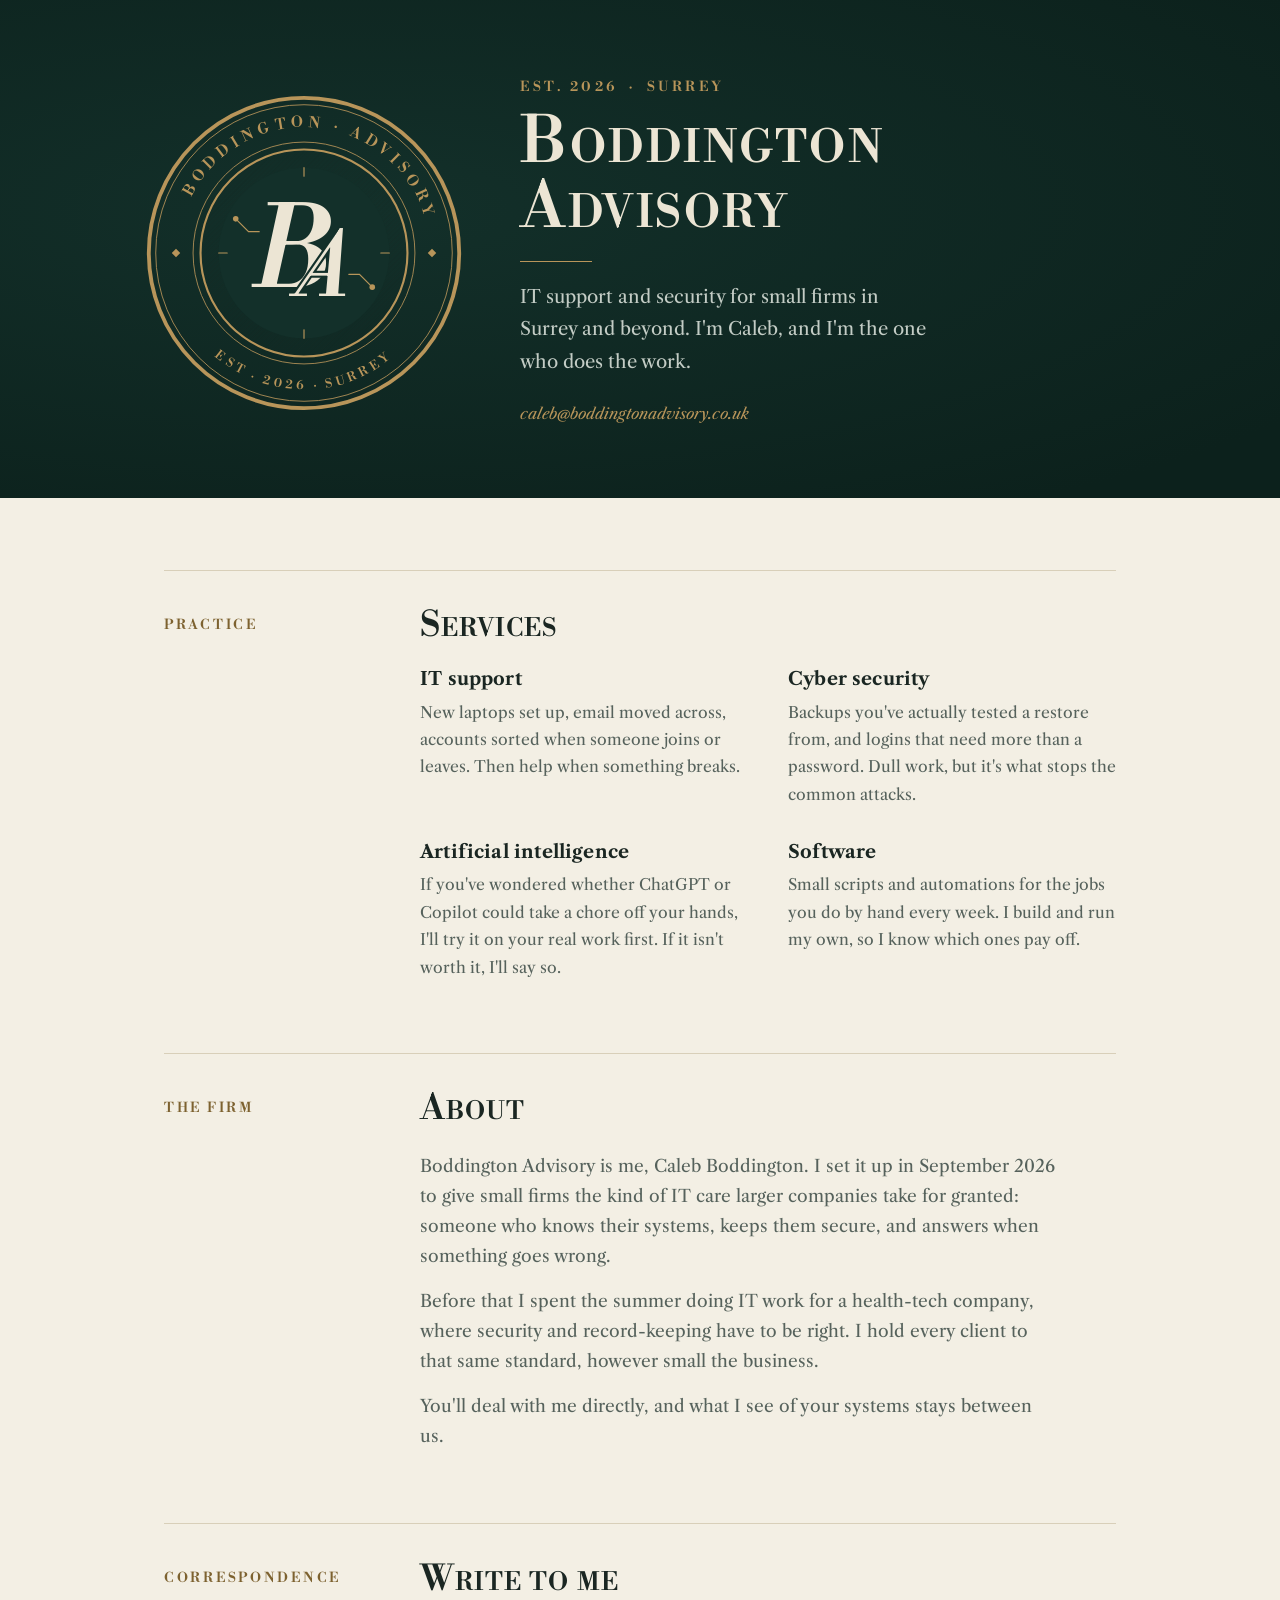
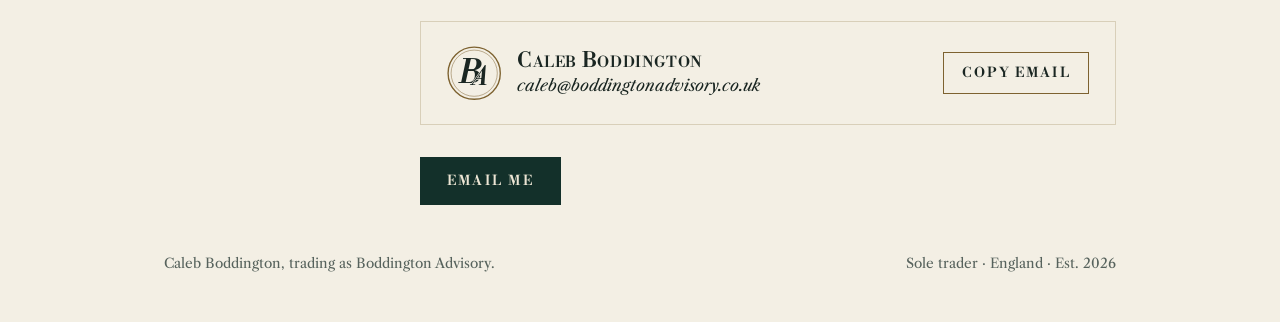
==== commit b9ab2de1: "Use Libre Bodoni instead of Bodoni Moda, whose hairlines vanished at small sizes, and enlarge small " ====
--- a/index.html
+++ b/index.html
@@ -9,7 +9,7 @@
 <link rel="icon" href="favicon.svg" type="image/svg+xml">
 <link rel="preconnect" href="https://fonts.googleapis.com">
 <link rel="preconnect" href="https://fonts.gstatic.com" crossorigin>
-<link rel="stylesheet" href="https://fonts.googleapis.com/css2?family=Bodoni+Moda:ital,opsz,wght@0,6..96,500;0,6..96,600;1,6..96,500;1,6..96,600&family=Libre+Caslon+Text:ital,wght@0,400;0,700;1,400&display=swap">
+<link rel="stylesheet" href="https://fonts.googleapis.com/css2?family=Libre+Bodoni:ital,wght@0,400..700;1,400..700&family=Libre+Caslon+Text:ital,wght@0,400;0,700;1,400&display=swap">
 <style>
   /* Layout: a private firm's headed paper. Racing-green masthead carrying the signet seal,
      then a single ivory column; gold hairlines divide it the way a letterhead is ruled. */
@@ -25,9 +25,9 @@
     --rule: #d8cfb9;
     --field: var(--green);
     --mono-fill: var(--ivory);
-    --display: "Bodoni Moda", Didot, "Bodoni 72", Georgia, serif;
+    --display: "Libre Bodoni", Didot, "Bodoni 72", Georgia, serif;
     --body: "Libre Caslon Text", "Big Caslon", "Adobe Caslon Pro", Georgia, serif;
-    --caps: "Bodoni Moda", Didot, "Bodoni 72", Georgia, serif;
+    --caps: "Libre Bodoni", Didot, "Bodoni 72", Georgia, serif;
   }
   @media (prefers-color-scheme: dark) {
     :root:not([data-theme="light"]) {
@@ -52,7 +52,7 @@
     display: grid; grid-template-columns: minmax(0, 20rem) minmax(0, 1fr); gap: 3.5rem; align-items: center;
   }
   .seal { width: 100%; max-width: 20rem; height: auto; color: var(--gold); justify-self: center; }
-  .eyebrow { font: 600 0.78rem/1 var(--caps); letter-spacing: 0.3em; color: var(--gold); }
+  .eyebrow { font: 600 0.85rem/1 var(--caps); letter-spacing: 0.26em; color: var(--gold); }
   h1 {
     font: 500 clamp(2.4rem, 6vw, 4rem)/1.02 var(--display); font-variant: small-caps;
     letter-spacing: 0.04em; margin: 1.1rem 0 1.2rem; text-wrap: balance;
@@ -72,7 +72,7 @@
   /* Body */
   main { max-width: 62rem; margin: 0 auto; padding: 4.5rem 20px 3rem; display: grid; gap: 4.5rem; }
   section { display: grid; grid-template-columns: minmax(0, 13rem) minmax(0, 1fr); gap: 1.5rem 3rem; border-top: 1px solid var(--rule); padding-top: 2.2rem; }
-  .kicker { font: 600 0.78rem/1.4 var(--caps); letter-spacing: 0.24em; text-transform: uppercase; color: var(--gold-ink); padding-top: 0.55rem; }
+  .kicker { font: 600 0.85rem/1.4 var(--caps); letter-spacing: 0.2em; text-transform: uppercase; color: var(--gold-ink); padding-top: 0.55rem; }
   h2 { font: 500 2.2rem/1.1 var(--display); font-variant: small-caps; letter-spacing: 0.03em; margin: 0 0 1.4rem; text-wrap: balance; }
   .services { display: grid; grid-template-columns: repeat(auto-fit, minmax(15rem, 1fr)); gap: 2rem 2.5rem; }
   .service { min-width: 0; }
@@ -89,7 +89,7 @@
   .card .name { font: 500 1.3rem/1.2 var(--display); font-variant: small-caps; letter-spacing: 0.03em; }
   .card .email { font: 400 italic 1rem/1.4 var(--body); user-select: all; overflow-wrap: anywhere; }
   .copy {
-    font: 600 0.74rem/1 var(--caps); letter-spacing: 0.2em; text-transform: uppercase; color: var(--ink);
+    font: 600 0.85rem/1 var(--caps); letter-spacing: 0.16em; text-transform: uppercase; color: var(--ink);
     background: transparent; border: 1px solid var(--gold-ink); padding: 0.8rem 1.1rem; cursor: pointer;
   }
   .copy:hover { background: var(--gold-ink); color: var(--paper); }
@@ -99,7 +99,7 @@
   /* Email button */
   .send-row { margin: 2rem 0 0; display: flex; flex-wrap: wrap; align-items: center; gap: 1rem 1.5rem; }
   .send {
-    font: 600 0.78rem/1 var(--caps); letter-spacing: 0.22em; text-transform: uppercase;
+    font: 600 0.85rem/1 var(--caps); letter-spacing: 0.18em; text-transform: uppercase;
     color: var(--ivory); background: var(--green); border: 1px solid var(--green); padding: 1rem 1.6rem; cursor: pointer; display: inline-block; text-decoration: none;
   }
   .send:hover { background: var(--gold-ink); border-color: var(--gold-ink); }
@@ -132,8 +132,8 @@
     <path id="band" d="M150 150 m-118 0 a118 118 0 1 1 236 0 a118 118 0 1 1 -236 0"/>
     <path id="bandLow" d="M150 150 m-128 0 a128 128 0 0 0 256 0"/>
     <symbol id="cipher" viewBox="0 0 200 200">
-      <text x="86" y="140" text-anchor="middle" font-family="Bodoni Moda, Didot, serif" font-style="italic" font-weight="600" font-size="132" style="fill:var(--mono-fill)">B</text>
-      <text x="122" y="150" text-anchor="middle" font-family="Bodoni Moda, Didot, serif" font-style="italic" font-weight="500" font-size="104" style="fill:var(--mono-fill);stroke:var(--field);stroke-width:5px;paint-order:stroke">A</text>
+      <text x="86" y="140" text-anchor="middle" font-family="Libre Bodoni, Didot, serif" font-style="italic" font-weight="600" font-size="132" style="fill:var(--mono-fill)">B</text>
+      <text x="122" y="150" text-anchor="middle" font-family="Libre Bodoni, Didot, serif" font-style="italic" font-weight="500" font-size="104" style="fill:var(--mono-fill);stroke:var(--field);stroke-width:5px;paint-order:stroke">A</text>
     </symbol>
     <symbol id="mark" viewBox="0 0 200 200">
       <circle cx="100" cy="100" r="96" style="fill:var(--field)"/>
@@ -150,10 +150,10 @@
       <circle class="draw" cx="150" cy="150" r="145.5" fill="none" stroke="currentColor" stroke-width="3.6"/>
       <circle class="draw d2" cx="150" cy="150" r="139" fill="none" stroke="currentColor" stroke-width="0.8"/>
       <g class="fade">
-        <text font-family="Bodoni Moda, Didot, serif" font-weight="600" font-size="14" letter-spacing="4.6" fill="currentColor">
+        <text font-family="Libre Bodoni, Didot, serif" font-weight="600" font-size="14" letter-spacing="4.6" fill="currentColor">
           <textPath href="#band" startOffset="26.6%" text-anchor="middle">BODDINGTON · ADVISORY</textPath>
         </text>
-        <text font-family="Bodoni Moda, Didot, serif" font-weight="500" font-size="11.5" letter-spacing="3.6" fill="currentColor">
+        <text font-family="Libre Bodoni, Didot, serif" font-weight="500" font-size="11.5" letter-spacing="3.6" fill="currentColor">
           <textPath href="#bandLow" startOffset="50%" text-anchor="middle">EST · 2026 · SURREY</textPath>
         </text>
         <g fill="currentColor"><path d="M26 150l4-4 4 4-4 4z"/><path d="M266 150l4-4 4 4-4 4z"/></g>
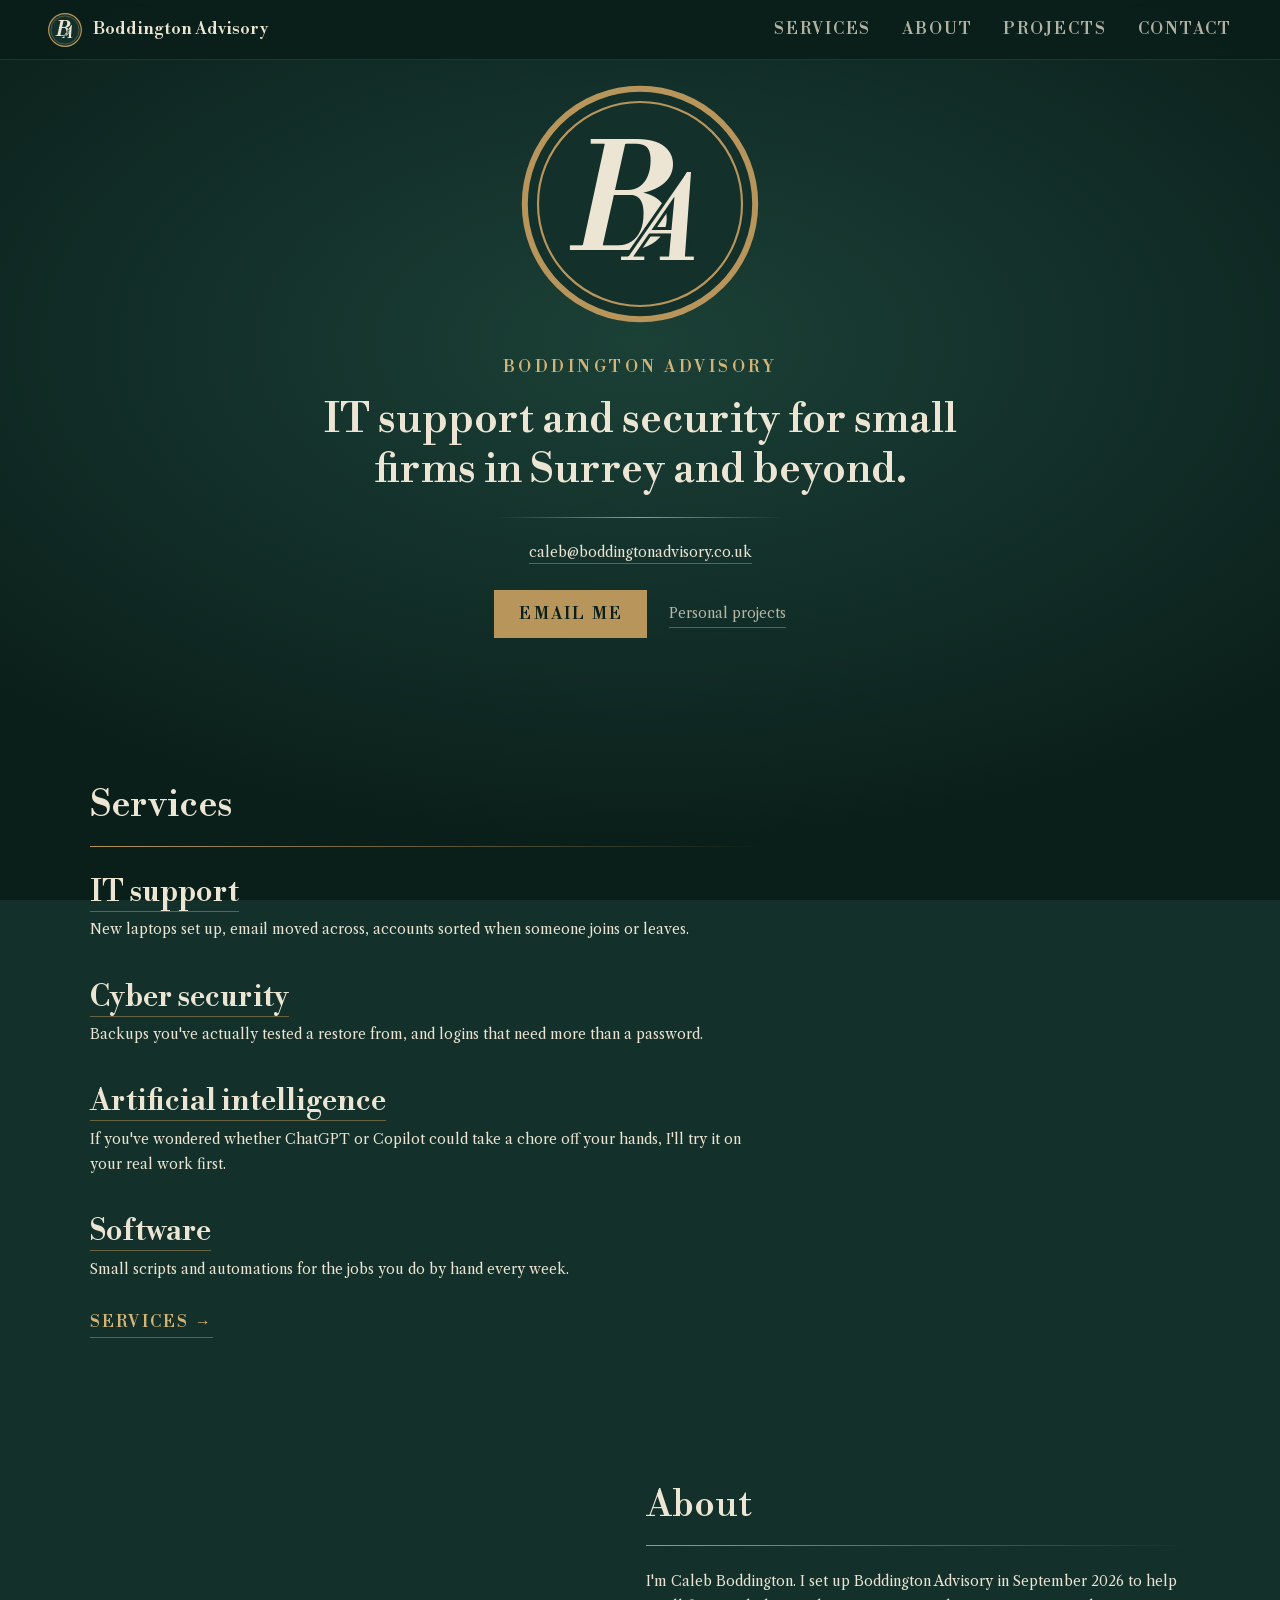
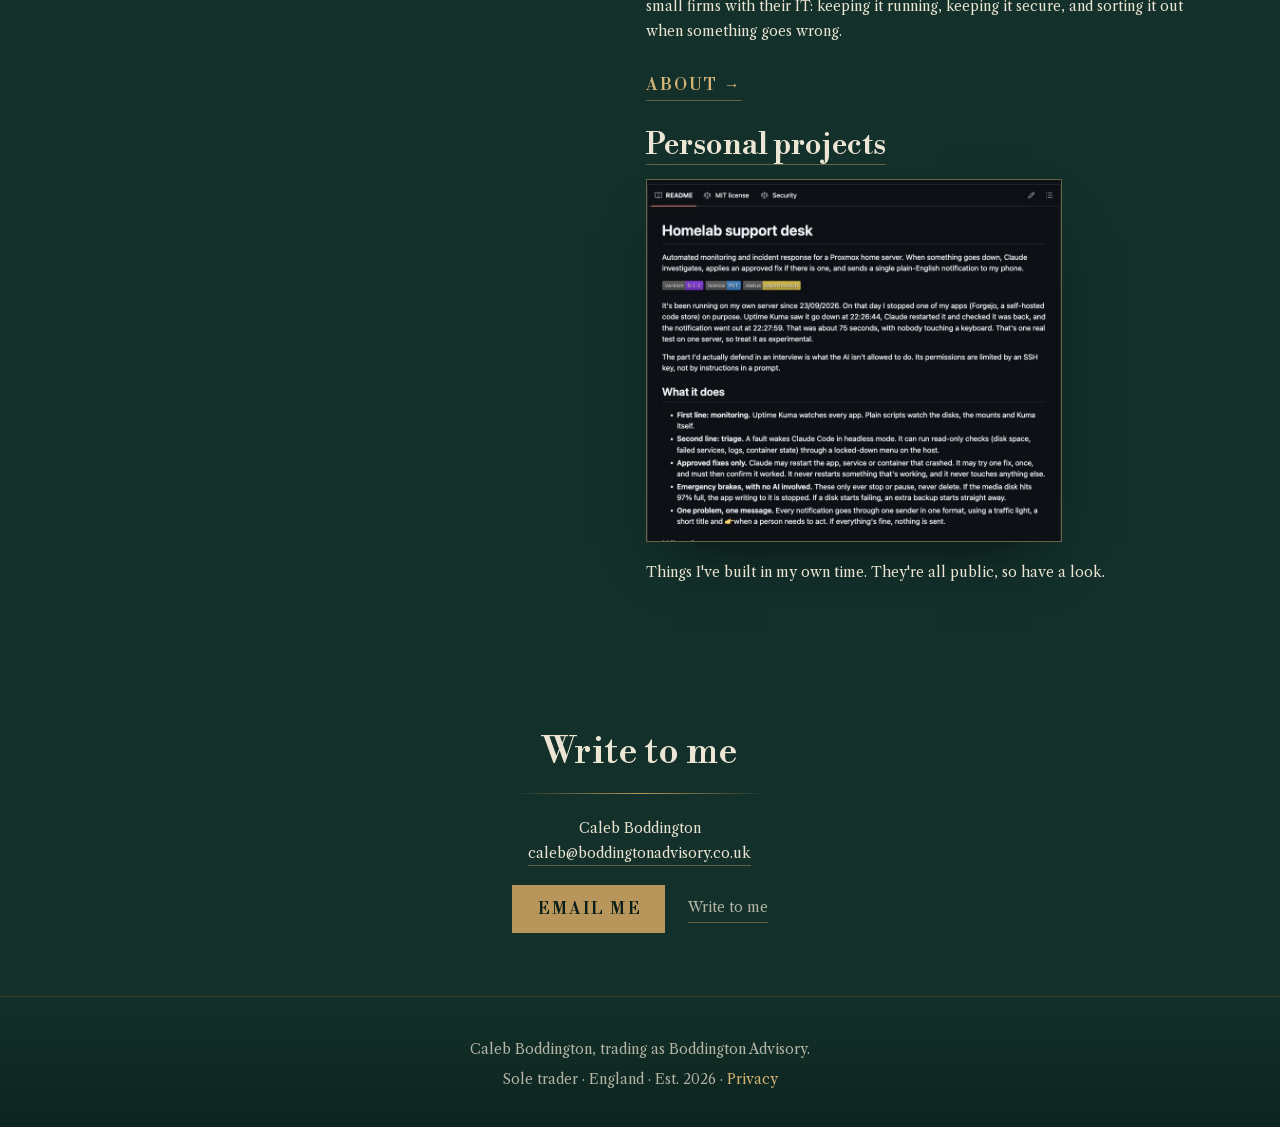
==== commit ca8bd171: "Redesign: the Signet, a 3D gold seal, split into Home, Services, About, Projects and Contact pages" ====
--- a/index.html
+++ b/index.html
@@ -7,255 +7,116 @@
 <meta name="description" content="Boddington Advisory: IT support and security for small firms in Surrey and beyond, from Caleb Boddington.">
 <meta name="theme-color" content="#13302a">
 <link rel="icon" href="favicon.svg" type="image/svg+xml">
-<link rel="preconnect" href="https://fonts.googleapis.com">
-<link rel="preconnect" href="https://fonts.gstatic.com" crossorigin>
-<link rel="stylesheet" href="https://fonts.googleapis.com/css2?family=Libre+Bodoni:ital,wght@0,400..700;1,400..700&family=Libre+Caslon+Text:ital,wght@0,400;0,700;1,400&display=swap">
-<style>
-  /* Layout: a private firm's headed paper. Racing-green masthead carrying the signet seal,
-     then a single ivory column; gold hairlines divide it the way a letterhead is ruled. */
-  :root {
-    --green: #13302a;
-    --green-deep: #0c211c;
-    --ivory: #ece5d4;
-    --paper: #f3efe4;
-    --ink: #1a2622;
-    --muted: #56625c;
-    --gold: #b8955a;
-    --gold-ink: #7d6230;
-    --rule: #d8cfb9;
-    --field: var(--green);
-    --mono-fill: var(--ivory);
-    --display: "Libre Bodoni", Didot, "Bodoni 72", Georgia, serif;
-    --body: "Libre Caslon Text", "Big Caslon", "Adobe Caslon Pro", Georgia, serif;
-    --caps: "Libre Bodoni", Didot, "Bodoni 72", Georgia, serif;
-  }
-  @media (prefers-color-scheme: dark) {
-    :root:not([data-theme="light"]) {
-      --paper: #0f1d19; --ink: #e8e2d2; --muted: #a3ada6; --gold-ink: #c9a86c; --rule: #2a3a34;
-      color-scheme: dark;
-    }
-  }
-  :root[data-theme="dark"] {
-    --paper: #0f1d19; --ink: #e8e2d2; --muted: #a3ada6; --gold-ink: #c9a86c; --rule: #2a3a34;
-    color-scheme: dark;
-  }
-  * { box-sizing: border-box; }
-  body { background: var(--paper); color: var(--ink); font: 400 1.05rem/1.75 var(--body); margin: 0; }
+<link rel="stylesheet" href="fonts/fonts.css">
+<link rel="stylesheet" href="assets/site.css">
+<link rel="preload" as="font" type="font/woff2" crossorigin href="fonts/libre-bodoni-normal-400-700.woff2">
+<link rel="modulepreload" href="vendor/three.module.min.js">
+<script>document.documentElement.classList.add('js');</script>
+<script type="importmap">{ "imports": { "three": "./vendor/three.module.min.js" } }</script>
+</head>
+<body data-scene="hero">
+<canvas id="gl" aria-hidden="true"></canvas>
+<div class="hint" id="hint">Drag to turn &nbsp;·&nbsp; Scroll to read &nbsp;·&nbsp; Click to stamp</div>
 
-  /* Masthead */
-  .masthead {
-    background: radial-gradient(ellipse at 28% 42%, var(--green) 0%, var(--green-deep) 88%);
-    color: var(--ivory); padding-inline: 20px;
-  }
-  .masthead-inner {
-    max-width: 62rem; margin: 0 auto; padding-block: 5rem 4.5rem;
-    display: grid; grid-template-columns: minmax(0, 20rem) minmax(0, 1fr); gap: 3.5rem; align-items: center;
-  }
-  .seal { width: 100%; max-width: 20rem; height: auto; color: var(--gold); justify-self: center; }
-  .eyebrow { font: 600 0.85rem/1 var(--caps); letter-spacing: 0.26em; color: var(--gold); }
-  h1 {
-    font: 500 clamp(2.4rem, 6vw, 4rem)/1.02 var(--display); font-variant: small-caps;
-    letter-spacing: 0.04em; margin: 1.1rem 0 1.2rem; text-wrap: balance;
-  }
-  .hairline { width: 4.5rem; height: 1px; background: var(--gold); margin-bottom: 1.2rem; }
-  .lede { font-size: 1.15rem; color: #c3ccc5; max-width: 34ch; margin: 0 0 1.6rem; }
-  .masthead .contact-line { font: 400 italic 0.95rem/1.5 var(--body); color: var(--gold); overflow-wrap: anywhere; }
-
-  /* Engrave-in on load */
-  .seal .draw { stroke-dasharray: 920; stroke-dashoffset: 920; animation: engrave 1.8s cubic-bezier(.6,.1,.2,1) forwards; }
-  .seal .draw.d2 { animation-delay: .25s; }
-  .seal .draw.d3 { animation-delay: .5s; }
-  .seal .fade { opacity: 0; animation: fade 1.2s ease forwards .9s; }
-  @keyframes engrave { to { stroke-dashoffset: 0; } }
-  @keyframes fade { to { opacity: 1; } }
-
-  /* Body */
-  main { max-width: 62rem; margin: 0 auto; padding: 4.5rem 20px 3rem; display: grid; gap: 4.5rem; }
-  section { display: grid; grid-template-columns: minmax(0, 13rem) minmax(0, 1fr); gap: 1.5rem 3rem; border-top: 1px solid var(--rule); padding-top: 2.2rem; }
-  .kicker { font: 600 0.85rem/1.4 var(--caps); letter-spacing: 0.2em; text-transform: uppercase; color: var(--gold-ink); padding-top: 0.55rem; }
-  h2 { font: 500 2.2rem/1.1 var(--display); font-variant: small-caps; letter-spacing: 0.03em; margin: 0 0 1.4rem; text-wrap: balance; }
-  .services { display: grid; grid-template-columns: repeat(auto-fit, minmax(15rem, 1fr)); gap: 2rem 2.5rem; }
-  .service { min-width: 0; }
-  .service h3 { font: 700 1.15rem/1.3 var(--body); letter-spacing: 0.01em; margin: 0 0 0.45rem; }
-  .service p { margin: 0; color: var(--muted); font-size: 0.98rem; }
-  .prose p { margin: 0; color: var(--muted); max-width: 58ch; font-size: 1.08rem; }
-  .prose p + p { margin-top: 0.9rem; }
-  .card {
-    display: flex; flex-wrap: wrap; align-items: center; justify-content: space-between; gap: 1rem 2rem;
-    border: 1px solid var(--rule); padding: 1.5rem 1.6rem;
-  }
-  .card .who { display: flex; gap: 1rem; align-items: center; min-width: 0; }
-  .card .who svg { width: 3.4rem; height: 3.4rem; flex: none; color: var(--gold-ink); --field: var(--paper); --mono-fill: var(--ink); }
-  .card .name { font: 500 1.3rem/1.2 var(--display); font-variant: small-caps; letter-spacing: 0.03em; }
-  .card .email { font: 400 italic 1rem/1.4 var(--body); user-select: all; overflow-wrap: anywhere; }
-  .copy {
-    font: 600 0.85rem/1 var(--caps); letter-spacing: 0.16em; text-transform: uppercase; color: var(--ink);
-    background: transparent; border: 1px solid var(--gold-ink); padding: 0.8rem 1.1rem; cursor: pointer;
-  }
-  .copy:hover { background: var(--gold-ink); color: var(--paper); }
-  .copy:focus-visible { outline: 2px solid var(--gold); outline-offset: 3px; }
-
-
-  /* Email button */
-  .send-row { margin: 2rem 0 0; display: flex; flex-wrap: wrap; align-items: center; gap: 1rem 1.5rem; }
-  .send {
-    font: 600 0.85rem/1 var(--caps); letter-spacing: 0.18em; text-transform: uppercase;
-    color: var(--ivory); background: var(--green); border: 1px solid var(--green); padding: 1rem 1.6rem; cursor: pointer; display: inline-block; text-decoration: none;
-  }
-  .send:hover { background: var(--gold-ink); border-color: var(--gold-ink); }
-  .send:focus-visible { outline: 2px solid var(--gold); outline-offset: 3px; }
-
-  footer {
-    max-width: 62rem; margin: 0 auto; padding: 0 20px 3rem; color: var(--muted);
-    font: 400 0.85rem/1.6 var(--body);
-    display: flex; flex-wrap: wrap; justify-content: space-between; gap: 0.5rem 2rem;
-  }
-
-  @media (max-width: 760px) {
-    .masthead-inner { grid-template-columns: 1fr; gap: 2.2rem; padding-block: 3.5rem 3.2rem; }
-    .seal { max-width: 13rem; justify-self: start; }
-    section { grid-template-columns: 1fr; gap: 0.6rem; }
-  }
-  @media (prefers-reduced-motion: reduce) {
-    .seal .draw { animation: none; stroke-dashoffset: 0; }
-    .seal .fade { animation: none; opacity: 1; }
-  }
-</style>
-</head>
-<body>
-
-<svg width="0" height="0" style="position:absolute" aria-hidden="true">
-  <defs>
-    <pattern id="hatch" width="3.2" height="3.2" patternUnits="userSpaceOnUse" patternTransform="rotate(45)">
-      <line x1="0" y1="0" x2="0" y2="3.2" stroke="currentColor" stroke-width="0.55" opacity="0.5"/>
-    </pattern>
-    <path id="band" d="M150 150 m-118 0 a118 118 0 1 1 236 0 a118 118 0 1 1 -236 0"/>
-    <path id="bandLow" d="M150 150 m-128 0 a128 128 0 0 0 256 0"/>
-    <symbol id="cipher" viewBox="0 0 200 200">
-      <text x="86" y="140" text-anchor="middle" font-family="Libre Bodoni, Didot, serif" font-style="italic" font-weight="600" font-size="132" style="fill:var(--mono-fill)">B</text>
-      <text x="122" y="150" text-anchor="middle" font-family="Libre Bodoni, Didot, serif" font-style="italic" font-weight="500" font-size="104" style="fill:var(--mono-fill);stroke:var(--field);stroke-width:5px;paint-order:stroke">A</text>
-    </symbol>
-    <symbol id="mark" viewBox="0 0 200 200">
-      <circle cx="100" cy="100" r="96" style="fill:var(--field)"/>
-      <circle cx="100" cy="100" r="96" fill="none" stroke="currentColor" stroke-width="5"/>
-      <circle cx="100" cy="100" r="85" fill="none" stroke="currentColor" stroke-width="1.8"/>
-      <use href="#cipher" x="8" y="6" width="184" height="184"/>
-    </symbol>
-  </defs>
-</svg>
-
-<header class="masthead">
-  <div class="masthead-inner">
-    <svg class="seal" viewBox="0 0 300 300" role="img" aria-label="The Boddington Advisory seal: a BA monogram inside an engraved ring">
-      <circle class="draw" cx="150" cy="150" r="145.5" fill="none" stroke="currentColor" stroke-width="3.6"/>
-      <circle class="draw d2" cx="150" cy="150" r="139" fill="none" stroke="currentColor" stroke-width="0.8"/>
-      <g class="fade">
-        <text font-family="Libre Bodoni, Didot, serif" font-weight="600" font-size="14" letter-spacing="4.6" fill="currentColor">
-          <textPath href="#band" startOffset="26.6%" text-anchor="middle">BODDINGTON · ADVISORY</textPath>
-        </text>
-        <text font-family="Libre Bodoni, Didot, serif" font-weight="500" font-size="11.5" letter-spacing="3.6" fill="currentColor">
-          <textPath href="#bandLow" startOffset="50%" text-anchor="middle">EST · 2026 · SURREY</textPath>
-        </text>
-        <g fill="currentColor"><path d="M26 150l4-4 4 4-4 4z"/><path d="M266 150l4-4 4 4-4 4z"/></g>
-        <circle cx="150" cy="150" r="95" fill="url(#hatch)"/>
-        <circle cx="150" cy="150" r="80" style="fill:var(--field)"/>
-        <g fill="none" stroke="currentColor" stroke-width="1.1" stroke-linecap="round">
-          <path d="M70 150h8"/><path d="M230 150h-8"/><path d="M150 70v8"/><path d="M150 230v-8"/>
-          <path d="M86 118l12 12h10"/><path d="M214 182l-12-12h-10"/>
-        </g>
-        <g fill="currentColor"><circle cx="86" cy="118" r="2.6"/><circle cx="214" cy="182" r="2.6"/></g>
-        <use href="#cipher" x="70" y="70" width="160" height="160"/>
-      </g>
-      <circle class="draw d3" cx="150" cy="150" r="104" fill="none" stroke="currentColor" stroke-width="0.8"/>
-      <circle class="draw d3" cx="150" cy="150" r="97" fill="none" stroke="currentColor" stroke-width="2"/>
-    </svg>
-    <div>
-      <div class="eyebrow">EST. 2026 &nbsp;·&nbsp; SURREY</div>
-      <h1>Boddington Advisory</h1>
-      <div class="hairline"></div>
-      <p class="lede">IT support and security for small firms in Surrey and beyond. I'm Caleb, and I'm the one who does the work.</p>
-      <div class="contact-line">caleb@boddingtonadvisory.co.uk</div>
-    </div>
-  </div>
+<header class="site-head">
+  <a class="brand" href="index.html" aria-label="Boddington Advisory, home">
+    <svg class="brand-mark" viewBox="0 0 200 200" aria-hidden="true"><circle cx="100" cy="100" r="96" fill="#13302a"/><circle cx="100" cy="100" r="96" fill="none" stroke="currentColor" stroke-width="7"/><circle cx="100" cy="100" r="83" fill="none" stroke="currentColor" stroke-width="2.5"/><g font-family="Libre Bodoni, Didot, serif" font-style="italic" text-anchor="middle"><text x="87" y="138" font-weight="600" font-size="124" fill="#ece5d4">B</text><text x="120" y="147" font-weight="500" font-size="98" fill="#ece5d4" stroke="#13302a" stroke-width="6" paint-order="stroke">A</text></g></svg>
+    <span class="brand-name">Boddington Advisory</span>
+  </a>
+  <button class="menu-btn" type="button" aria-expanded="false" aria-controls="menu">Menu</button>
+  <nav class="menu" id="menu" aria-label="Site">
+    <a href="services.html">Services</a>
+    <a href="about.html">About</a>
+    <a href="projects.html">Projects</a>
+    <a href="contact.html">Contact</a>
+  </nav>
 </header>
 
-<main>
-  <section aria-labelledby="services">
-    <div class="kicker">Practice</div>
-    <div>
-      <h2 id="services">Services</h2>
-      <div class="services">
-        <div class="service">
-          <h3>IT support</h3>
-          <p>New laptops set up, email moved across, accounts sorted when someone joins or leaves. Then help when something breaks.</p>
-        </div>
-        <div class="service">
-          <h3>Cyber security</h3>
-          <p>Backups you've actually tested a restore from, and logins that need more than a password. Dull work, but it's what stops the common attacks.</p>
-        </div>
-        <div class="service">
-          <h3>Artificial intelligence</h3>
-          <p>If you've wondered whether ChatGPT or Copilot could take a chore off your hands, I'll try it on your real work first. If it isn't worth it, I'll say so.</p>
-        </div>
-        <div class="service">
-          <h3>Software</h3>
-          <p>Small scripts and automations for the jobs you do by hand every week. I build and run my own, so I know which ones pay off.</p>
-        </div>
+<div class="page">
+
+  <section class="chapter hero" id="top" data-chapter="hero" aria-label="Boddington Advisory">
+    <div class="copy reveal">
+      <svg class="nogl-seal" viewBox="0 0 200 200" role="img" aria-label="The Boddington Advisory seal: a BA monogram inside an engraved ring">
+        <circle cx="100" cy="100" r="96" fill="#13302a"/>
+        <circle cx="100" cy="100" r="96" fill="none" stroke="currentColor" stroke-width="5"/>
+        <circle cx="100" cy="100" r="85" fill="none" stroke="currentColor" stroke-width="1.8"/>
+        <g font-family="Libre Bodoni, Didot, serif" font-style="italic" text-anchor="middle">
+          <text x="86" y="138" font-weight="600" font-size="122" fill="#ece5d4">B</text>
+          <text x="120" y="147" font-weight="500" font-size="96" fill="#ece5d4" stroke="#13302a" stroke-width="5" paint-order="stroke">A</text>
+        </g>
+      </svg>
+      <div class="wordmark">Boddington Advisory</div>
+      <h1>IT support and security for small firms in Surrey and beyond.</h1>
+      <div class="hairline centre"></div>
+      <a class="contact-line" href="mailto:caleb@boddingtonadvisory.co.uk">caleb@<wbr>boddingtonadvisory.co.uk</a>
+      <div class="actions">
+        <a class="btn send" href="mailto:caleb@boddingtonadvisory.co.uk?subject=Enquiry%20from%20your%20website">Email me</a>
+        <a class="plain" href="projects.html">Personal projects</a>
       </div>
     </div>
   </section>
 
-  <section aria-labelledby="about">
-    <div class="kicker">The firm</div>
-    <div class="prose">
-      <h2 id="about">About</h2>
-      <p>Boddington Advisory is me, Caleb Boddington. I set it up in September 2026 to give small firms the kind of IT care larger companies take for granted: someone who knows their systems, keeps them secure, and answers when something goes wrong.</p>
-      <p>Before that I spent the summer doing IT work for a health-tech company, where security and record-keeping have to be right. I hold every client to that same standard, however small the business.</p>
-      <p>You'll deal with me directly, and what I see of your systems stays between us.</p>
+  <section class="chapter left" aria-labelledby="services" data-chapter="services">
+    <div class="copy wide reveal">
+      <h2 id="services">Services</h2>
+      <div class="hairline"></div>
+      <div class="teasers">
+        <div class="teaser">
+          <h3><a href="services.html#it-support">IT support</a></h3>
+          <p>New laptops set up, email moved across, accounts sorted when someone joins or leaves.</p>
+        </div>
+        <div class="teaser">
+          <h3><a href="services.html#cyber-security">Cyber security</a></h3>
+          <p>Backups you've actually tested a restore from, and logins that need more than a password.</p>
+        </div>
+        <div class="teaser">
+          <h3><a href="services.html#artificial-intelligence">Artificial intelligence</a></h3>
+          <p>If you've wondered whether ChatGPT or Copilot could take a chore off your hands, I'll try it on your real work first.</p>
+        </div>
+        <div class="teaser">
+          <h3><a href="services.html#software">Software</a></h3>
+          <p>Small scripts and automations for the jobs you do by hand every week.</p>
+        </div>
+      </div>
+      <div class="more"><a class="link go" href="services.html">Services</a></div>
     </div>
   </section>
 
-  <section aria-labelledby="contact">
-    <div class="kicker">Correspondence</div>
-    <div>
-      <h2 id="contact">Write to me</h2>
-      <div class="card">
-        <div class="who">
-          <svg viewBox="0 0 200 200" aria-hidden="true"><use href="#mark"/></svg>
-          <div>
-            <div class="name">Caleb Boddington</div>
-            <div class="email" id="email">caleb@boddingtonadvisory.co.uk</div>
-          </div>
-        </div>
-        <button class="copy" id="copy" type="button">Copy email</button>
+  <section class="chapter right" aria-labelledby="about" data-chapter="about">
+    <div class="copy reveal">
+      <h2 id="about">About</h2>
+      <div class="hairline"></div>
+      <p>I'm Caleb Boddington. I set up Boddington Advisory in September 2026 to help small firms with their IT: keeping it running, keeping it secure, and sorting it out when something goes wrong.</p>
+      <div class="more"><a class="link go" href="about.html">About</a></div>
+      <div class="more teaser">
+        <h3><a href="projects.html">Personal projects</a></h3>
+        <a href="projects.html"><img class="thumb" src="img/support-desk.jpg" alt="The Homelab support desk README on GitHub" width="872" height="760" loading="lazy"></a>
+        <p>Things I've built in my own time. They're all public, so have a look.</p>
       </div>
-
-      <p class="send-row"><a class="send" href="mailto:caleb@boddingtonadvisory.co.uk?subject=Enquiry%20from%20your%20website">Email me</a></p>
     </div>
   </section>
-</main>
 
-<footer>
+  <section class="chapter centre" aria-labelledby="contact" data-chapter="contact">
+    <div class="copy reveal">
+      <h2 id="contact">Write to me</h2>
+      <div class="hairline centre"></div>
+      <p class="lede">Caleb Boddington</p>
+      <a class="contact-line" href="mailto:caleb@boddingtonadvisory.co.uk">caleb@<wbr>boddingtonadvisory.co.uk</a>
+      <div class="actions">
+        <a class="btn send" href="mailto:caleb@boddingtonadvisory.co.uk?subject=Enquiry%20from%20your%20website">Email me</a>
+        <a class="plain" href="contact.html">Write to me</a>
+      </div>
+    </div>
+  </section>
+
+</div>
+
+<footer class="site-foot">
   <span>Caleb Boddington, trading as Boddington Advisory.</span>
-  <span>Sole trader · England · Est. 2026</span>
+  <span>Sole trader · England · Est. 2026 · <a href="privacy.html">Privacy</a></span>
 </footer>
 
-<script>
-  (function () {
-    var btn = document.getElementById('copy'), email = document.getElementById('email');
-    btn.addEventListener('click', function () {
-      var reset = function () { setTimeout(function () { btn.textContent = 'Copy email'; }, 1800); };
-      var fallback = function () {
-        var r = document.createRange(); r.selectNodeContents(email);
-        var s = window.getSelection(); s.removeAllRanges(); s.addRange(r);
-        btn.textContent = 'Selected'; reset();
-      };
-      try {
-        navigator.clipboard.writeText(email.textContent.trim()).then(function () { btn.textContent = 'Copied'; reset(); }, fallback);
-      } catch (e) { fallback(); }
-    });
-  })();
-
-</script>
+<script src="assets/site.js"></script>
+<script type="module" src="assets/signet.js"></script>
 </body>
 </html>
--- a/fonts/fonts.css
+++ b/fonts/fonts.css
@@ -0,0 +1,41 @@
+/* Latin subset, self-hosted so no visitor data goes to Google. SIL Open Font License. */
+@font-face {
+  font-family: 'Libre Bodoni';
+  font-style: italic;
+  font-weight: 400 700;
+  font-display: swap;
+  src: url(libre-bodoni-italic-400-700.woff2) format('woff2');
+  unicode-range: U+0000-00FF, U+0131, U+0152-0153, U+02BB-02BC, U+02C6, U+02DA, U+02DC, U+0304, U+0308, U+0329, U+2000-206F, U+20AC, U+2122, U+2191, U+2193, U+2212, U+2215, U+FEFF, U+FFFD;
+}
+@font-face {
+  font-family: 'Libre Bodoni';
+  font-style: normal;
+  font-weight: 400 700;
+  font-display: swap;
+  src: url(libre-bodoni-normal-400-700.woff2) format('woff2');
+  unicode-range: U+0000-00FF, U+0131, U+0152-0153, U+02BB-02BC, U+02C6, U+02DA, U+02DC, U+0304, U+0308, U+0329, U+2000-206F, U+20AC, U+2122, U+2191, U+2193, U+2212, U+2215, U+FEFF, U+FFFD;
+}
+@font-face {
+  font-family: 'Libre Caslon Text';
+  font-style: italic;
+  font-weight: 400;
+  font-display: swap;
+  src: url(libre-caslon-text-italic-400.woff2) format('woff2');
+  unicode-range: U+0000-00FF, U+0131, U+0152-0153, U+02BB-02BC, U+02C6, U+02DA, U+02DC, U+0304, U+0308, U+0329, U+2000-206F, U+20AC, U+2122, U+2191, U+2193, U+2212, U+2215, U+FEFF, U+FFFD;
+}
+@font-face {
+  font-family: 'Libre Caslon Text';
+  font-style: normal;
+  font-weight: 400;
+  font-display: swap;
+  src: url(libre-caslon-text-normal-400.woff2) format('woff2');
+  unicode-range: U+0000-00FF, U+0131, U+0152-0153, U+02BB-02BC, U+02C6, U+02DA, U+02DC, U+0304, U+0308, U+0329, U+2000-206F, U+20AC, U+2122, U+2191, U+2193, U+2212, U+2215, U+FEFF, U+FFFD;
+}
+@font-face {
+  font-family: 'Libre Caslon Text';
+  font-style: normal;
+  font-weight: 700;
+  font-display: swap;
+  src: url(libre-caslon-text-normal-700.woff2) format('woff2');
+  unicode-range: U+0000-00FF, U+0131, U+0152-0153, U+02BB-02BC, U+02C6, U+02DA, U+02DC, U+0304, U+0308, U+0329, U+2000-206F, U+20AC, U+2122, U+2191, U+2193, U+2212, U+2215, U+FEFF, U+FFFD;
+}
--- a/assets/site.css
+++ b/assets/site.css
@@ -0,0 +1,257 @@
+/* Boddington Advisory, The Signet. Shared styles for every page.
+   Tokens: one value per colour role, three tracking tokens. Change them here only.
+   Body text is 14px on desktop and 16px on phones. Gold fill is reserved for the one action: Email me. */
+:root {
+  --green: #13302a;          /* page */
+  --green-deep: #0b1f1a;     /* text on gold, deep edges */
+  --ivory: #ece5d4;          /* body text and headings */
+  --ivory-muted: rgba(236, 229, 212, 0.74); /* secondary text, 6.9:1 on green */
+  --gold: #b8955a;           /* the action fill, rules */
+  --gold-bright: #d4b377;    /* gold text on green, 7.1:1 */
+  --gold-line: rgba(184, 149, 90, 0.5);     /* hairlines and borders */
+  --display: "Libre Bodoni", Didot, "Bodoni 72", Georgia, serif;
+  --body: "Libre Caslon Text", "Big Caslon", "Adobe Caslon Pro", Georgia, serif;
+  --track-label: 0.22em;     /* kickers, eyebrows, wordmark */
+  --track-btn: 0.14em;       /* buttons, tracked links, hint */
+  --track-caps: 0.12em;      /* menu */
+  --measure: 34rem;
+  --measure-wide: 42rem;
+  --head-h: 60px;
+  --ease: 0.2s ease;
+  --card-bg: radial-gradient(ellipse closest-side at 50% 50%, rgba(10, 29, 24, 0.92) 0%, rgba(10, 29, 24, 0.86) 45%, rgba(10, 29, 24, 0) 100%);
+}
+* { box-sizing: border-box; }
+[id] { scroll-margin-top: calc(var(--head-h) + 16px); }
+html { background: var(--green); scroll-behavior: smooth; }
+body {
+  margin: 0; color: var(--ivory);
+  font: 400 14px/1.8 var(--body);
+  background: radial-gradient(ellipse 70% 55% at 50% 38%, #1b4036 0%, var(--green) 50%, var(--green-deep) 100%) fixed;
+  -webkit-font-smoothing: antialiased;
+  overflow-x: hidden;
+}
+@media (max-width: 720px) { body { font-size: 16px; } }
+::selection { background: var(--gold); color: var(--green-deep); }
+
+/* The WebGL canvas sits behind everything; the text is real HTML on top. */
+#gl {
+  position: fixed; inset: 0; width: 100%; height: 100%; display: block; z-index: 0;
+  touch-action: pan-y; cursor: grab; opacity: 0; transition: opacity 1.4s ease;
+}
+#gl.on { opacity: 1; }
+#gl.dragging { cursor: grabbing; }
+html.nogl #gl, html:not(.js) #gl { display: none; }
+
+.page { position: relative; z-index: 1; pointer-events: none; }
+.copy { pointer-events: auto; }
+html.nogl .page, html:not(.js) .page { pointer-events: auto; }
+
+/* Header: compact mark, short menu */
+.site-head {
+  position: fixed; top: 0; left: 0; right: 0; z-index: 3; height: var(--head-h);
+  display: flex; align-items: center; justify-content: space-between; gap: 1rem;
+  padding: 0 clamp(20px, 4vw, 48px);
+  background: rgba(11, 31, 26, 0.9); -webkit-backdrop-filter: blur(12px); backdrop-filter: blur(12px);
+  border-bottom: 1px solid rgba(184, 149, 90, 0.16);
+}
+.brand { display: inline-flex; align-items: center; gap: 0.7rem; color: var(--ivory); text-decoration: none; }
+.brand-mark { width: 34px; height: 34px; color: var(--gold); flex: none; }
+.brand-name { font: 500 1.05rem/1 var(--display); white-space: nowrap; }
+.menu { display: flex; gap: clamp(1rem, 2.4vw, 2.2rem); }
+.menu a {
+  font: 600 1rem/1.4 var(--display); letter-spacing: var(--track-caps); text-transform: uppercase;
+  color: var(--ivory-muted); text-decoration: none; padding: 0.4rem 0; border-bottom: 1px solid transparent;
+  transition: color var(--ease), border-color var(--ease);
+}
+.menu a:hover, .menu a:focus-visible { color: var(--ivory); }
+.menu a[aria-current="page"] { color: var(--gold-bright); border-bottom-color: var(--gold); }
+.menu-btn {
+  display: none; cursor: pointer; font: 600 1rem/1 var(--display); letter-spacing: var(--track-caps); text-transform: uppercase;
+  color: var(--gold-bright); background: transparent; border: 1px solid var(--gold-line);
+  padding: 0.6rem 0.9rem 0.6rem calc(0.9rem + var(--track-caps)); transition: background var(--ease), color var(--ease);
+}
+.menu-btn[aria-expanded="true"] { background: rgba(184, 149, 90, 0.14); color: var(--ivory); }
+@media (max-width: 720px) {
+  .brand-name { display: none; }
+  html.js .menu-btn { display: inline-block; }
+  html.js .menu {
+    display: none; position: absolute; top: var(--head-h); left: 0; right: 0; flex-direction: column; gap: 0;
+    background: rgba(11, 31, 26, 0.97); border-top: 1px solid var(--gold-line); border-bottom: 1px solid var(--gold-line);
+    padding: 0.4rem clamp(20px, 4vw, 48px) 0.6rem;
+  }
+  html.js .menu.open { display: flex; }
+  html.js .menu a { padding: 0.8rem 0; border-bottom: 1px solid rgba(184, 149, 90, 0.18); }
+  html.js .menu a:last-child { border-bottom: 0; }
+  html.js .menu a[aria-current="page"] { border-bottom-color: rgba(184, 149, 90, 0.18); }
+  /* no script: the header flows with the page and the links simply wrap */
+  html:not(.js) .site-head { position: static; height: auto; flex-wrap: wrap; padding: 0.8rem clamp(20px, 4vw, 48px); background: rgba(11, 31, 26, 0.6); }
+  html:not(.js) .menu { gap: 0.4rem 1.2rem; flex-wrap: wrap; justify-content: flex-end; }
+  html:not(.js) .chapter { padding-top: 24px; }
+}
+
+/* Chapters: each page is a run of full-height panels the seal reacts to */
+.chapter {
+  min-height: 100vh; display: flex; align-items: center;
+  padding: calc(var(--head-h) + clamp(24px, 5vh, 56px)) clamp(20px, 7vw, 120px) clamp(32px, 7vh, 72px);
+}
+.chapter.short { min-height: 78vh; }
+.chapter.left { justify-content: flex-start; }
+.chapter.right { justify-content: flex-end; }
+.chapter.centre { justify-content: center; text-align: center; }
+/* the home contact block always sits on its own dark backing, never on the seal */
+html.js:not(.nogl) .chapter.centre .copy { background: var(--card-bg); padding: 2.4rem 3rem 2.6rem; }
+.copy { max-width: var(--measure); }
+.copy.wide { max-width: var(--measure-wide); }
+
+html.js:not(.nogl):not(.reduced) .reveal { opacity: 0; transform: translateY(18px); transition: opacity 0.9s ease, transform 0.9s ease; }
+html.js:not(.nogl):not(.reduced) .reveal.in { opacity: 1; transform: none; }
+html.js:not(.nogl):not(.reduced) .reveal:focus-within { opacity: 1; transform: none; transition: none; }
+
+/* Type */
+.eyebrow, .kicker, .wordmark {
+  font: 600 0.85rem/1.4 var(--display); letter-spacing: var(--track-label); text-transform: uppercase;
+  color: var(--gold-bright); margin: 0 0 0.9rem;
+}
+.wordmark { font-size: 1rem; }
+.hero .wordmark { margin-bottom: 1.1rem; }
+h1, h2, h3 { font-family: var(--display); font-weight: 500; color: var(--ivory); margin: 0; text-wrap: balance; }
+h1 { font-size: clamp(2.3rem, 5vw, 3.4rem); line-height: 1.08; }
+h1.page-title { font-size: clamp(2rem, 3.6vw, 2.75rem); }
+.hero h1 { font-size: clamp(1.9rem, 3.4vw, 2.6rem); line-height: 1.2; }
+h2 { font-size: clamp(1.75rem, 3vw, 2.25rem); line-height: 1.15; }
+h3 { font-size: 1.1rem; font-weight: 600; line-height: 1.3; margin-bottom: 0.35rem; }
+p { margin: 0 0 1rem; text-wrap: pretty; }
+.lede { font-size: 1em; line-height: 1.8; color: var(--ivory); margin: 0; }
+.muted { color: var(--ivory-muted); }
+.hairline { height: 1px; background: linear-gradient(90deg, var(--gold), rgba(184, 149, 90, 0)); margin: 1.2rem 0 1.4rem; width: 100%; }
+.hairline.centre { background: linear-gradient(90deg, rgba(184,149,90,0), var(--gold), rgba(184,149,90,0)); }
+a { color: var(--gold-bright); text-decoration: none; transition: color var(--ease), border-color var(--ease); }
+a:hover { color: var(--ivory); }
+.link {
+  display: inline-block; font: 600 1rem/1.4 var(--display); letter-spacing: var(--track-btn); text-transform: uppercase;
+  border-bottom: 1px solid var(--gold-line); padding-bottom: 3px; margin-right: calc(-1 * var(--track-btn));
+}
+.link:hover { border-color: var(--ivory); }
+.link.go::after { content: " \2192"; }
+.plain { color: var(--ivory-muted); border-bottom: 1px solid var(--gold-line); padding-bottom: 1px; }
+.plain:hover { color: var(--ivory); border-color: var(--ivory); }
+.text-btn {
+  cursor: pointer; background: none; border: 0; padding: 0; font: inherit; color: var(--gold-bright);
+  border-bottom: 1px solid var(--gold-line); transition: color var(--ease), border-color var(--ease);
+}
+.text-btn:hover { color: var(--ivory); border-color: var(--ivory); }
+.text-btn:active { transform: translateY(1px); }
+/* The one filled button on the site */
+.btn.send {
+  display: inline-block; cursor: pointer; font: 600 1rem/1 var(--display); letter-spacing: var(--track-btn); text-transform: uppercase;
+  padding: 0.95rem 1.4rem 0.95rem calc(1.4rem + var(--track-btn)); border: 1px solid var(--gold);
+  background: var(--gold); color: var(--green-deep); text-decoration: none;
+  transition: background var(--ease), color var(--ease), transform var(--ease);
+}
+.btn.send:hover { background: var(--gold-bright); color: var(--green-deep); }
+.btn.send:active { transform: translateY(1px); }
+.actions { display: flex; gap: 1.4rem; align-items: center; justify-content: center; flex-wrap: wrap; }
+
+/* Home hero: the pitch is the headline, the name a wordmark above it */
+.hero { align-items: flex-start; justify-content: center; text-align: center; padding-top: 58vh; padding-bottom: clamp(32px, 6vh, 64px); }
+.hero .copy { max-width: 40rem; }
+.hero .hairline { margin: 1.3rem auto 1.4rem; max-width: 18rem; }
+.contact-line { display: inline-block; font: 400 1em/1.6 var(--body); font-style: normal; color: var(--ivory); margin: 0 0 1.2rem; }
+a.contact-line { border-bottom: 1px solid var(--gold-line); }
+a.contact-line:hover { color: var(--gold-bright); border-color: var(--gold-bright); }
+.hero .actions { margin-top: 0.4rem; }
+.hint {
+  position: fixed; left: 50%; bottom: 16px; transform: translateX(-50%); z-index: 2;
+  font: 600 1rem/1.4 var(--display); letter-spacing: var(--track-btn); text-transform: uppercase;
+  color: rgba(236, 229, 212, 0.72); transition: opacity 0.8s; pointer-events: none; white-space: nowrap; max-width: 92vw; text-align: center;
+  padding-left: var(--track-btn);
+}
+.hint.gone { opacity: 0; }
+html.nogl .hint, html.reduced .hint, html:not(.js) .hint { display: none; }
+/* short desktop screens have no spare band under the hero buttons for the hint */
+@media (min-width: 721px) and (max-height: 820px) { .hint { display: none; } }
+.nogl-seal { display: none; width: min(44vw, 240px); height: auto; margin: 0 auto 2rem; color: var(--gold); }
+html.nogl .nogl-seal, html:not(.js) .nogl-seal { display: block; }
+
+/* Services, at full size on the home page and on their own page */
+.teasers { display: grid; grid-template-columns: 1fr; gap: 2.4rem; margin-top: 1.8rem; }
+.teaser h3, .service-item h2 { font: 500 clamp(1.5rem, 2.4vw, 1.85rem)/1.15 var(--display); margin-bottom: 0.45rem; }
+.teaser p, .service-item p { font-size: 1em; margin: 0; color: var(--ivory); max-width: var(--measure-wide); }
+.teaser h3 a { color: var(--ivory); border-bottom: 1px solid var(--gold-line); }
+.teaser h3 a:hover { color: var(--gold-bright); }
+.more { margin-top: 1.8rem; }
+.thumb { display: block; width: 100%; max-width: 26rem; height: auto; border: 1px solid var(--gold-line); margin: 1rem 0 1.1rem; box-shadow: 0 30px 60px -30px rgba(0, 0, 0, 0.7); }
+
+/* Projects */
+.projects .intro { margin-bottom: 3.5rem; }
+.project { margin-bottom: 4.5rem; }
+.project:last-child { margin-bottom: 0; }
+.project .kicker { margin-bottom: 0.5rem; }
+.project figure { margin: 1.1rem 0 1.2rem; }
+.project img {
+  display: block; width: 100%; height: auto; border: 1px solid var(--gold-line);
+  box-shadow: 0 30px 60px -30px rgba(0, 0, 0, 0.7);
+}
+.project p { color: var(--ivory-muted); }
+.back { margin-top: 2.5rem; }
+
+/* Text pages (about, privacy) */
+.policy { margin-top: 2.4rem; }
+.policy h2 { font-size: 1.35rem; margin-bottom: 0.5rem; }
+.policy .kicker { margin-bottom: 0.4rem; }
+
+/* Contact over the wax */
+.contact { display: block; min-height: 100vh; padding: 0; }
+.contact .stage { position: sticky; top: 0; height: 100vh; display: flex; align-items: center; justify-content: center; padding: calc(var(--head-h) + 12px) 24px 24px; }
+.card {
+  text-align: center; max-width: 30rem; width: 100%; opacity: 0; transform: translateY(10px) scale(0.98);
+  padding: 2.6rem 3rem 3rem; background: var(--card-bg);
+  transition: opacity 0.6s ease, transform 0.6s ease; pointer-events: none;
+}
+.card.on { opacity: 1; transform: none; pointer-events: auto; }
+html.nogl .card, html.reduced .card, html:not(.js) .card { opacity: 1; transform: none; pointer-events: auto; }
+.card h1 { margin-bottom: 1rem; }
+.card .name { font: 500 1.15rem/1.3 var(--display); }
+.card .email { font-size: 1em; color: var(--ivory); margin: 0.2rem 0 1.4rem; }
+.email, .contact-line { word-break: normal; overflow-wrap: normal; }
+.card .actions { flex-direction: column; gap: 1rem; }
+html.nogl .contact, html:not(.js) .contact { min-height: 0; padding: clamp(32px, 7vh, 72px) clamp(20px, 7vw, 120px); }
+html.nogl .contact .stage, html:not(.js) .contact .stage { position: static; height: auto; }
+html.nogl .card, html:not(.js) .card { background: none; padding: 0; }
+
+footer.site-foot {
+  position: relative; z-index: 1; pointer-events: auto; text-align: center; color: var(--ivory-muted);
+  font-size: 1em; padding: 2.5rem 20px 2.2rem; display: flex; flex-direction: column; gap: 0.3rem;
+  border-top: 1px solid rgba(184, 149, 90, 0.25); background: linear-gradient(180deg, rgba(11,31,26,0) 0%, rgba(11,31,26,0.75) 100%);
+}
+
+/* Plain page (no WebGL or no script): nothing to leave room for, so chapters sit normally */
+html.nogl .chapter, html:not(.js) .chapter { min-height: 0; padding-top: calc(var(--head-h) + 24px); align-items: center; }
+html.nogl .chapter.hero, html:not(.js) .chapter.hero { padding-bottom: clamp(32px, 7vh, 72px); }
+html.nogl .chapter .copy, html:not(.js) .chapter .copy { background: none; padding: 0; margin: 0; }
+
+/* Phone: the seal sits in the upper part of the screen, text in the lower part */
+@media (max-width: 720px) {
+  .chapter { align-items: flex-end; padding-top: 42vh; }
+  .chapter.short { min-height: 70vh; padding-top: 36vh; }
+  .chapter.left, .chapter.right { justify-content: center; }
+  .hero { align-items: flex-start; padding-top: 40vh; padding-bottom: 12vh; }
+  .hero h1 { font-size: 1.7rem; }
+  .hero .hairline { margin: 1rem auto 1.1rem; }
+  h1 { font-size: 2.3rem; }
+  .hint { white-space: normal; line-height: 1.5; }
+  .chapter:not(.hero) .copy {
+    background: linear-gradient(180deg, rgba(11,31,26,0) 0%, rgba(11,31,26,0.82) 9%, rgba(11,31,26,0.82) 100%);
+    padding: 1.4rem 0.9rem 0.6rem; margin: 0 -0.5rem;
+  }
+  .chapter.contact { padding: 0; }
+  .chapter.contact .card.copy { margin: 0; padding: 2.4rem 1rem 2.6rem; background: var(--card-bg); }
+  .contact .stage { align-items: flex-end; padding-bottom: 12vh; }
+  .chapter.flow { padding-top: 38vh; }
+  .chapter.flow ~ .chapter.flow { padding-top: 24px; min-height: 0; }
+}
+@media (prefers-reduced-motion: reduce) {
+  html { scroll-behavior: auto; }
+  #gl { transition: none; }
+  .btn.send, .text-btn, .link, .menu a, a { transition: none; }
+}
